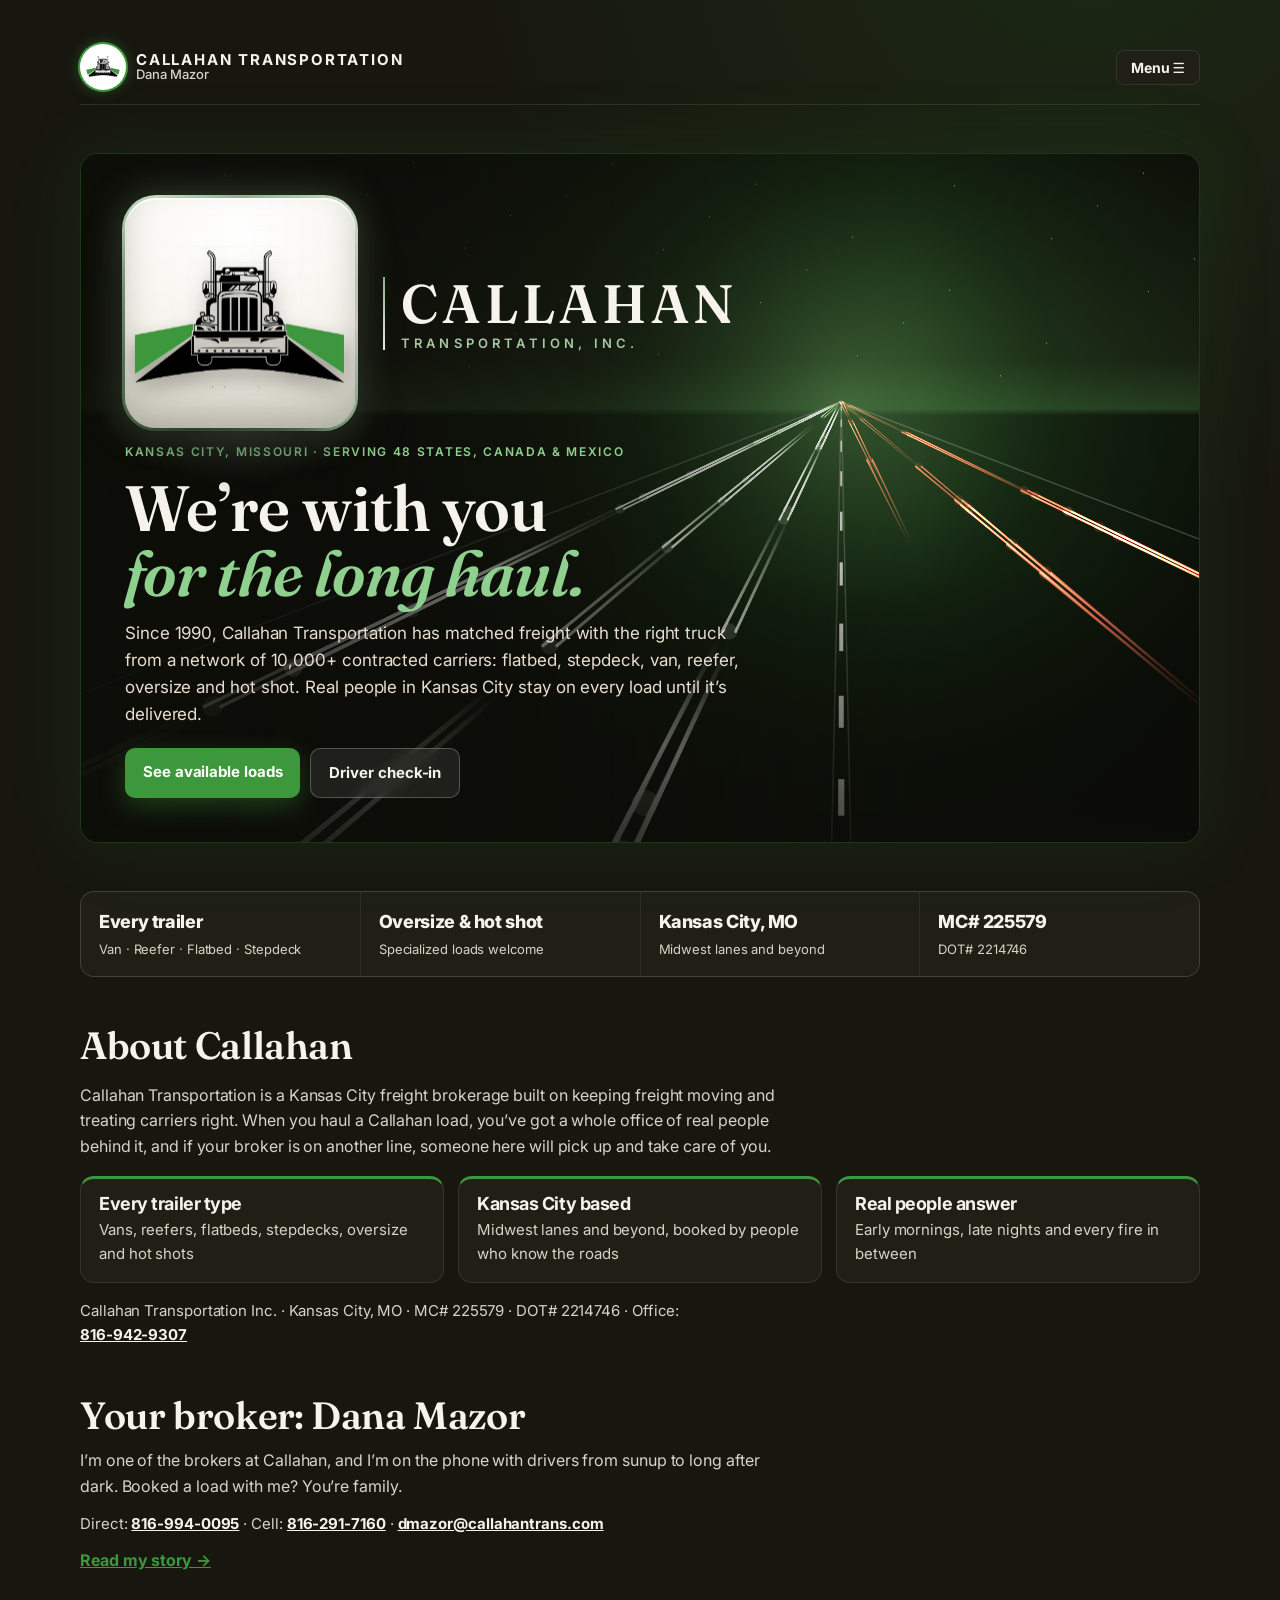
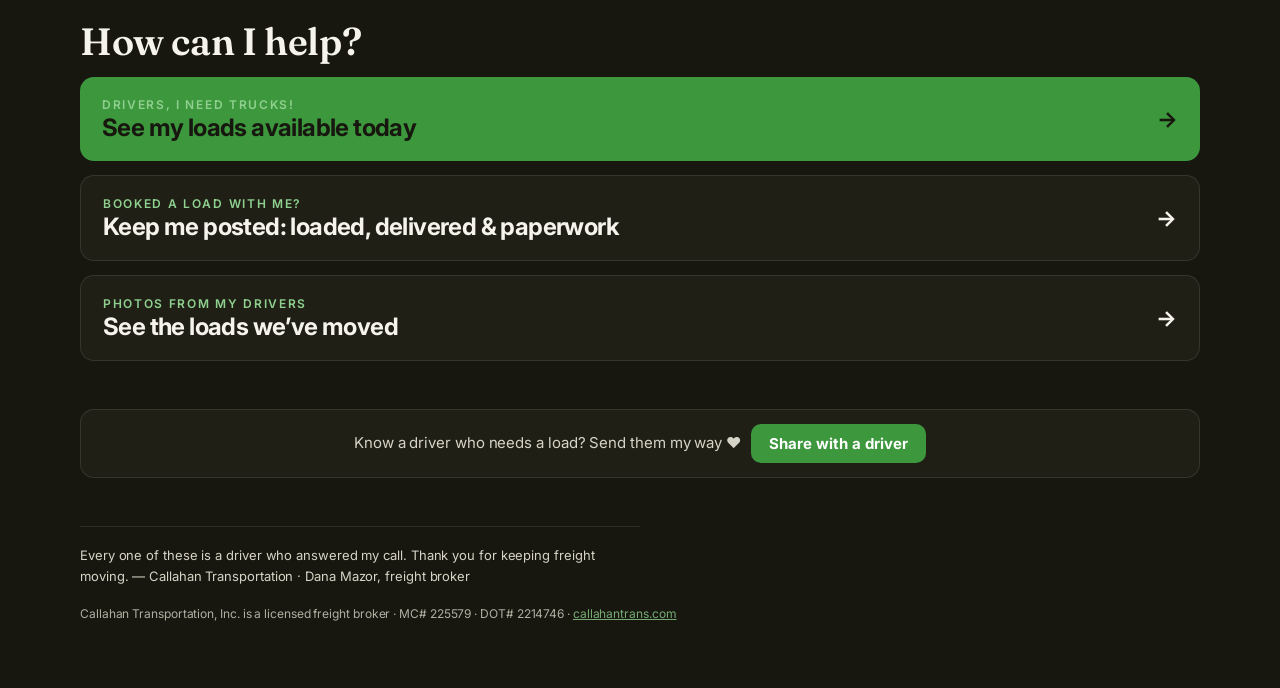
==== index.html @ deea40aa "Softer sage greens around the logo emblem Co-Authored-By: Claude Opus 5.5 <noreply@anthropic.com> Cl" ====
<!doctype html>
<html lang="en">
<head>
<meta charset="utf-8">
<meta name="viewport" content="width=device-width, initial-scale=1">
<title>Callahan Transportation · Dana Mazor</title>
<link rel="manifest" href="manifest.webmanifest">
<link rel="apple-touch-icon" href="apple-touch-icon.png">
<link rel="icon" type="image/png" href="icon-192.png">
<meta name="theme-color" content="#17170F">
<meta name="apple-mobile-web-app-capable" content="yes">
<meta name="apple-mobile-web-app-title" content="Callahan Transportation">
<link rel="preconnect" href="https://fonts.googleapis.com">
<link rel="stylesheet" href="https://fonts.googleapis.com/css2?family=Fraunces:ital,wght@0,500;0,600;1,500&family=Inter:wght@400;500;600;700;800&display=swap">
<style>
.sharebar { display: flex; flex-wrap: wrap; gap: 10px; align-items: center; justify-content: center; background: var(--panel); border: 1px dashed color-mix(in srgb, var(--gold) 55%, transparent); border-radius: 12px; padding: 14px 16px; text-align: center }
.sharebar p { margin: 0; color: var(--muted); font-size: 15px }
.sharebtn { font: 700 15px var(--body); background: var(--gold); color: var(--ground); border: 0; border-radius: 999px; padding: 10px 18px; cursor: pointer }
.sharebtn:focus-visible { outline: 3px solid var(--ink); outline-offset: 3px }
.sitenav { display: flex; flex-wrap: wrap; gap: 8px; align-items: center; padding-bottom: 6px }
.sitenav .brand { font-family: var(--hand); font-weight: 700; font-size: 28px; color: var(--gold); text-decoration: none; margin-right: auto }
.sitenav .brand { display: flex; flex-direction: column; line-height: 1.05 }
.sitenav .brand .b1 { font-family: var(--body); font-weight: 700; font-size: 15px; letter-spacing: .14em; text-transform: uppercase; color: var(--gold) }
.sitenav .brand .b2 { font-family: var(--hand); font-weight: 700; font-size: 28px; color: var(--ink) }
.sitenav a.nl { font: 700 14px var(--body); color: var(--ink); text-decoration: none; border: 1px solid color-mix(in srgb, var(--gold) 45%, transparent); border-radius: 999px; padding: 8px 14px }
.sitenav a.nl[aria-current="page"] { background: var(--gold); color: var(--ground); border-color: var(--gold) }
.sitenav { position: relative; align-items: center; flex-wrap: nowrap }
.sitenav .brand { min-width: 0 }
@media (max-width: 420px) { .sitenav .brand .b1 { font-size: 12px; letter-spacing: .1em } .sitenav .brand .b2 { font-size: 24px } }
.sitenav .brand { flex-direction: row; align-items: center; gap: 10px }
.sitenav .brand .mark { width: 58px; height: auto; background: var(--paper, #F3E6D1); border-radius: 10px; padding: 5px 6px; box-shadow: 0 0 22px color-mix(in srgb, #E8A54B 35%, transparent) }
.sitenav .btxt { display: flex; flex-direction: column; line-height: 1.05; min-width: 0 }
.menu { position: relative; flex: none }
.menu summary { white-space: nowrap }
@media (max-width: 420px) { .sitenav .brand .mark { width: 44px } .sitenav .brand .b1 { font-size: 10.5px; letter-spacing: .06em; white-space: nowrap } .sitenav .brand { gap: 8px } }
.menu summary { list-style: none; cursor: pointer; font: 700 14px var(--body); color: var(--ink); border: 1px solid color-mix(in srgb, var(--gold) 45%, transparent); border-radius: 999px; padding: 8px 14px }
.menu summary::-webkit-details-marker { display: none }
.menu summary:focus-visible { outline: 3px solid var(--ink); outline-offset: 3px }
.menu-list { position: absolute; right: 0; top: calc(100% + 8px); z-index: 20; display: flex; flex-direction: column; gap: 6px; min-width: 200px; background: var(--panel); border: 1px solid color-mix(in srgb, var(--gold) 35%, transparent); border-radius: 12px; padding: 10px; box-shadow: 0 18px 40px rgba(0,0,0,.5) }
.menu-list a.nl { text-align: left }
.sitenav a:focus-visible { outline: 3px solid var(--ink); outline-offset: 3px }
/* Layout: warm golden-hour wall of polaroids, loose masonry, tap one to see it big */
:root {
  --ground:#1F1813; --panel:#2A2019; --gold:#E8A54B; --ink:#F8EFE1; --rust:#C4553A; --muted:#C9B79E; --paper:#F3E6D1; --paper-ink:#2B2018;
  --hand:"Caveat", "Segoe Print", "Bradley Hand", cursive;
  --body:"Nunito Sans", "Segoe UI", system-ui, sans-serif;
  color-scheme: dark;
}
* { box-sizing: border-box }
body {
  background: radial-gradient(90% 40% at 85% 0%, color-mix(in srgb, var(--gold) 26%, transparent), transparent 70%),
              radial-gradient(70% 30% at 0% 100%, color-mix(in srgb, var(--rust) 22%, transparent), transparent 70%),
              var(--ground);
  background-attachment: fixed;
  color: var(--ink); font-family: var(--body); font-size: 17px; line-height: 1.5;
  padding-left: max(16px, env(safe-area-inset-left, 0px)); padding-right: max(16px, env(safe-area-inset-right, 0px));
  padding-block: 40px 64px; min-height: 100%;
}
.wrap { max-width: 1120px; margin: 0 auto; display: flex; flex-direction: column; gap: 36px }
header { display: flex; flex-direction: column; gap: 6px }
.company { font-size: 13px; font-weight: 700; letter-spacing: .18em; text-transform: uppercase; color: var(--gold) }
h1 { font-family: var(--hand); font-weight: 700; font-size: clamp(54px, 11vw, 96px); line-height: .95; margin: 0; text-wrap: balance }
.lede { color: var(--muted); max-width: 58ch; margin: 6px 0 0 }
.count { font-variant-numeric: tabular-nums; color: var(--ink); font-weight: 700 }
.wall { columns: 3 300px; column-gap: 26px }
.pol { break-inside: avoid; display: block; width: 100%; margin: 0 0 30px; padding: 12px 12px 0; background: var(--paper); border: 0; border-radius: 4px;
  box-shadow: 0 18px 40px rgba(0,0,0,.45), 0 0 40px color-mix(in srgb, var(--gold) 14%, transparent);
  cursor: zoom-in; text-align: left; transform: rotate(var(--tilt, 0deg)); transition: transform .25s ease, box-shadow .25s ease }
.pol:hover, .pol:focus-visible { transform: rotate(0deg) translateY(-4px); box-shadow: 0 24px 50px rgba(0,0,0,.55), 0 0 60px color-mix(in srgb, var(--gold) 30%, transparent) }
.pol:focus-visible { outline: 3px solid var(--gold); outline-offset: 4px }
.pol img { display: block; width: 100%; height: auto; border-radius: 2px; filter: sepia(.18) saturate(1.1) }
.pol span { display: block; font-family: var(--hand); font-weight: 600; font-size: 30px; color: var(--paper-ink); padding: 8px 4px 12px; line-height: 1.1 }
.pol small { display: block; font-family: var(--body); font-size: 13px; color: color-mix(in srgb, var(--paper-ink) 65%, var(--paper)); margin-top: 2px; letter-spacing: .02em }
footer { color: var(--muted); font-size: 14px; border-top: 1px solid color-mix(in srgb, var(--gold) 25%, transparent); padding-top: 18px; max-width: 70ch }
dialog { border: 0; padding: 0; background: transparent; max-width: min(94vw, 1100px); max-height: 92vh }
dialog::backdrop { background: color-mix(in srgb, var(--ground) 88%, transparent) }
dialog figure { margin: 0; background: var(--paper); padding: 14px 14px 6px; border-radius: 4px; display: flex; flex-direction: column; gap: 4px }
dialog img { display: block; max-width: 100%; max-height: 76vh; width: auto; height: auto; margin: 0 auto }
dialog figcaption { font-family: var(--hand); font-size: 32px; color: var(--paper-ink); display: flex; justify-content: space-between; align-items: center; gap: 12px }
dialog button { font: 700 14px var(--body); background: var(--paper-ink); color: var(--paper); border: 0; border-radius: 999px; padding: 8px 16px; cursor: pointer }
.hero { display: grid; grid-template-columns: minmax(0, 500px) minmax(0, 1fr); gap: 44px; align-items: center }
.me { position: relative }
.me .pol { margin: 0; width: 100%; cursor: default }
.avail { display: flex; flex-direction: column; gap: 14px }
.avail-head { display: flex; align-items: baseline; gap: 16px; flex-wrap: wrap }
.updated { font-size: 13px; font-weight: 700; letter-spacing: .14em; text-transform: uppercase; color: var(--muted) }
.avail-note { margin: 0; color: var(--muted); max-width: 70ch }
.avail-note .sel { color: var(--ink); user-select: all; white-space: nowrap }
.avail-list { display: grid; grid-template-columns: repeat(auto-fill, minmax(min(100%, 320px), 1fr)); gap: 16px }
.load { background: var(--panel); border: 1px solid color-mix(in srgb, var(--gold) 22%, transparent); border-radius: 10px; padding: 18px 20px; display: flex; flex-direction: column; gap: 10px; min-width: 0 }
.lane { display: flex; flex-direction: column; gap: 2px }
.lane .city { font-family: var(--hand); font-weight: 700; font-size: 34px; line-height: 1; color: var(--ink) }
.lane .arrow { color: var(--gold); font-size: 15px; font-weight: 700; letter-spacing: .1em }
.chip { align-self: flex-start; font-size: 12px; font-weight: 700; letter-spacing: .1em; text-transform: uppercase; color: var(--ground); background: var(--gold); border-radius: 999px; padding: 4px 12px }
.load dl { margin: 0; display: grid; grid-template-columns: auto 1fr; gap: 4px 14px; font-size: 15px }
.load dt { color: var(--muted) }
.load dd { margin: 0; color: var(--ink); min-width: 0 }
.day { display: flex; flex-direction: column; gap: 18px }
.day-grid { display: grid; grid-template-columns: repeat(auto-fill, minmax(190px, 1fr)); gap: 14px; align-items: start }
.day-grid img { width: 100%; height: auto; border-radius: 6px; box-shadow: 0 14px 30px rgba(0,0,0,.4) }
.closer { display: flex; flex-direction: column; gap: 18px }
.closer img { width: 100%; max-width: 640px; border-radius: 6px; box-shadow: 0 18px 40px rgba(0,0,0,.45) }
.me .pol:hover { transform: rotate(var(--tilt, 0deg)) }
.me .pol-small { position: absolute; right: 0; bottom: 0; width: 46% }
.me .pol span { font-size: 28px }
.collage { display: grid; grid-template-columns: 1.25fr 1fr; grid-template-rows: 1fr 1fr; gap: 8px; aspect-ratio: 4 / 4.2 }
.collage img { width: 100%; height: 100%; object-fit: cover; object-position: center top; border-radius: 2px; filter: sepia(.12) saturate(1.08) }
.collage .c-big { grid-row: 1 / 3 }
.collage img:last-child { object-position: center 60% }
.intro { display: flex; flex-direction: column; gap: 8px; min-width: 0 }
.wall-title { font-family: var(--hand); font-weight: 700; font-size: clamp(40px, 7vw, 60px); margin: 0; color: var(--gold) }
.loadtab { display: flex; align-items: center; justify-content: space-between; gap: 16px; text-decoration: none; background: var(--gold); color: var(--ground); border-radius: 14px; padding: 14px 22px; box-shadow: 0 14px 34px rgba(0,0,0,.4), 0 0 40px color-mix(in srgb, var(--gold) 30%, transparent); transition: transform .2s ease }
.loadtab:hover, .loadtab:focus-visible { transform: translateY(-2px) }
.loadtab:focus-visible { outline: 3px solid var(--ink); outline-offset: 4px }
.loadtab-2 { background: transparent; color: var(--ink); border: 2px solid var(--gold); box-shadow: none }
.help { display: flex; flex-direction: column; gap: 14px }
.loadtab-2 .lt-kicker { color: var(--gold) }
.loadtab-2 .lt-title { font-size: clamp(24px, 4.2vw, 33px) }
.lt-text { display: flex; flex-direction: column; min-width: 0 }
.lt-kicker { font-size: 13px; font-weight: 700; letter-spacing: .16em; text-transform: uppercase }
.lt-title { font-family: var(--hand); font-weight: 700; font-size: clamp(28px, 5vw, 40px); line-height: 1 }
.lt-go { font-size: 32px; font-weight: 700; line-height: 1 }
.story { display: flex; flex-direction: column; gap: 14px; max-width: 70ch }
.story p { margin: 0; color: var(--ink) }
.tagline { margin: 0; font-size: 19px; font-weight: 700; color: var(--ink) }
.cal { display: flex; flex-direction: column; gap: 16px }
.cal > p { margin: 0; max-width: 70ch }
.cal-grid { display: grid; grid-template-columns: repeat(auto-fit, minmax(min(100%, 230px), 1fr)); gap: 14px }
.cal-item { background: var(--panel); border: 1px solid color-mix(in srgb, var(--gold) 22%, transparent); border-radius: 10px; padding: 16px 18px; display: flex; flex-direction: column; gap: 4px; color: var(--muted); font-size: 15px }
.cal-big { font-family: var(--hand); font-weight: 700; font-size: 30px; line-height: 1.05; color: var(--gold) }
.cal-contact { color: var(--muted); font-size: 15px }
.cal-contact a { color: var(--ink); font-weight: 700 }
.story-sign { font-family: var(--hand); font-size: 32px; line-height: 1.15; color: var(--gold) }
.cats { display: flex; flex-direction: column; gap: 14px; max-width: 760px }
.cat-tabs { display: flex; flex-wrap: wrap; gap: 8px }
.cat-tab { font: 700 15px var(--body); color: var(--ink); background: transparent; border: 1px solid color-mix(in srgb, var(--gold) 50%, transparent); border-radius: 999px; padding: 9px 16px; cursor: pointer }
.cat-tab[aria-selected="true"] { background: var(--gold); color: var(--ground); border-color: var(--gold) }
.cat-tab:focus-visible, .car-btn:focus-visible, .car-track:focus-visible, .slide:focus-visible { outline: 3px solid var(--ink); outline-offset: 3px }
.car { background: var(--paper); border-radius: 6px; padding: 12px; box-shadow: 0 18px 40px rgba(0,0,0,.45), 0 0 40px color-mix(in srgb, var(--gold) 14%, transparent) }
.car-track { display: flex; overflow-x: auto; scroll-snap-type: x mandatory; scroll-behavior: smooth; -webkit-overflow-scrolling: touch; scrollbar-width: none; border-radius: 3px }
.car-track::-webkit-scrollbar { display: none }
.slide { flex: 0 0 100%; scroll-snap-align: start; border: 0; padding: 0; margin: 0; background: transparent; cursor: zoom-in; text-align: left }
.slide img { display: block; width: 100%; aspect-ratio: 4 / 3; object-fit: cover; border-radius: 2px; filter: sepia(.18) saturate(1.1) }
.slide .cap { display: block; font-family: var(--hand); font-weight: 600; font-size: 30px; color: var(--paper-ink); padding: 8px 4px 0; line-height: 1.1 }
.slide .cap small { display: block; font-family: var(--body); font-size: 13px; color: color-mix(in srgb, var(--paper-ink) 65%, var(--paper)) }
.car-ctrl { display: flex; align-items: center; justify-content: center; gap: 18px; padding-top: 8px }
.car-btn { font: 700 26px/1 var(--body); width: 44px; height: 44px; border-radius: 999px; border: 0; background: var(--paper-ink); color: var(--paper); cursor: pointer }
.car-btn[hidden] { display: none }
.car-count { font: 700 14px var(--body); color: var(--paper-ink); min-width: 48px; text-align: center }
.logo-card { background: radial-gradient(120% 90% at 50% 0%, #FBF3E6, var(--paper)); border-radius: 14px; padding: 22px; box-shadow: 0 18px 40px rgba(0,0,0,.45), 0 0 60px color-mix(in srgb, var(--gold) 30%, transparent); transform: rotate(-1.2deg) }
.logo-card img { display: block; width: 100%; height: auto }
.meet { display: flex; flex-direction: column; gap: 12px; max-width: 70ch }
.meet p { margin: 0 }
@media (max-width: 720px) { .hero { grid-template-columns: 1fr; gap: 24px } .me { max-width: 100% } }
@media (prefers-reduced-motion: reduce) { .pol { transition: none } }
</style>
<link rel="stylesheet" href="anim.css?v=3">
<link rel="stylesheet" href="modern.css?v=5">
<link rel="stylesheet" href="brand.css?v=3">
<style>html,body{margin:0}</style>
</head>
<body>

<div class="wrap">
  <nav class="sitenav" aria-label="Site">
    <a class="brand" href="index.html"><img class="mark" src="callahan-mark-orig.png?v=4" alt=""><span class="btxt"><span class="b1">Callahan Transportation</span><span class="b2">Dana Mazor</span></span></a>
    <details class="menu">
      <summary>Menu <span aria-hidden="true">☰</span></summary>
      <div class="menu-list">
      <a class="nl" href="index.html" aria-current="page">Home</a>
      <a class="nl" href="open-loads.html">Loads available</a>
      <a class="nl" href="loads-we-moved.html">Loads we moved</a>
      <a class="nl" href="check-in.html">Driver check-in</a>
      <a class="nl" href="my-story.html">Meet Dana</a>
      <a class="nl" href="https://www.callahantrans.com" target="_blank" rel="noopener">callahantrans.com ↗</a>
      </div>
    </details>
  </nav>
  <header class="hero-photo">
    <div class="fx-night" aria-hidden="true"></div>
    <div class="in">
      <div class="lockup" role="img" aria-label="Callahan Transportation, Inc."><div class="emblem" id="emblem"><span class="em-border"></span><span class="em-tile"><span class="em-grid"></span><img src="callahan-mark-orig.png?v=4" alt=""><span class="hl l"></span><span class="hl r"></span><span class="em-sheen"></span></span><span class="em-beam"></span></div><div class="lk-text"><span class="lk-1">CALLAHAN</span><span class="lk-2">TRANSPORTATION, INC.</span></div></div>
      <div class="company">Kansas City, Missouri · Serving 48 states, Canada &amp; Mexico</div>
      <h1>We’re with you<br><em>for the long haul.</em></h1>
      <p class="lede">Since 1990, Callahan Transportation has matched freight with the right truck from a network of 10,000+ contracted carriers: flatbed, stepdeck, van, reefer, oversize and hot shot. Real people in Kansas City stay on every load until it’s delivered.</p>
      <div class="cta"><a class="primary" href="open-loads.html">See available loads</a><a class="ghost" href="check-in.html">Driver check-in</a></div>
    </div>
  </header>
  <div class="stats" aria-label="Callahan at a glance">
    <div><b>Every trailer</b><span>Van · Reefer · Flatbed · Stepdeck</span></div>
    <div><b>Oversize &amp; hot shot</b><span>Specialized loads welcome</span></div>
    <div><b>Kansas City, MO</b><span>Midwest lanes and beyond</span></div>
    <div><b>MC# 225579</b><span>DOT# 2214746</span></div>
  </div>
  <section class="cal" aria-labelledby="cal-title">
    <h2 class="wall-title" id="cal-title">About Callahan</h2>
    <p>Callahan Transportation is a Kansas City freight brokerage built on keeping freight moving and treating carriers right. When you haul a Callahan load, you’ve got a whole office of real people behind it, and if your broker is on another line, someone here will pick up and take care of you.</p>
    <div class="cal-grid">
      <div class="cal-item"><span class="cal-big">Every trailer type</span><span>Vans, reefers, flatbeds, stepdecks, oversize and hot shots</span></div>
      <div class="cal-item"><span class="cal-big">Kansas City based</span><span>Midwest lanes and beyond, booked by people who know the roads</span></div>
      <div class="cal-item"><span class="cal-big">Real people answer</span><span>Early mornings, late nights and every fire in between</span></div>
    </div>
    <p class="cal-contact">Callahan Transportation Inc. · Kansas City, MO · MC# 225579 · DOT# 2214746 · Office: <a href="tel:+18169429307">816-942-9307</a></p>
  </section>
  <section class="meet" aria-labelledby="meet-title">
    <h2 class="wall-title" id="meet-title">Your broker: Dana Mazor</h2>
    <p>I’m one of the brokers at Callahan, and I’m on the phone with drivers from sunup to long after dark. Booked a load with me? You’re family.</p>
    <p class="cal-contact">Direct: <a href="tel:+18169940095">816-994-0095</a> · Cell: <a href="tel:+18162917160">816-291-7160</a> · <a href="mailto:dmazor@callahantrans.com">dmazor@callahantrans.com</a></p>
    <p class="note"><a href="my-story.html" style="color:var(--gold);font-weight:700">Read my story →</a></p>
  </section>

  <section class="help" aria-labelledby="help-title">
    <h2 class="wall-title" id="help-title">How can I help?</h2>
    <a class="loadtab" href="open-loads.html">
      <span class="lt-text"><span class="lt-kicker">Drivers, I need trucks!</span><span class="lt-title">See my loads available today</span></span>
      <span class="lt-go" aria-hidden="true">→</span>
    </a>
    <a class="loadtab loadtab-2" href="check-in.html">
      <span class="lt-text"><span class="lt-kicker">Booked a load with me?</span><span class="lt-title">Keep me posted: loaded, delivered &amp; paperwork</span></span>
      <span class="lt-go" aria-hidden="true">→</span>
    </a>
    <a class="loadtab loadtab-2" href="loads-we-moved.html">
      <span class="lt-text"><span class="lt-kicker">Photos from my drivers</span><span class="lt-title">See the loads we’ve moved</span></span>
      <span class="lt-go" aria-hidden="true">→</span>
    </a>
  </section>
  <div class="sharebar"><p>Know a driver who needs a load? Send them my way ♥</p><button type="button" class="sharebtn" data-share>Share with a driver</button></div>
  <section class="closer">
    <footer>Every one of these is a driver who answered my call. Thank you for keeping freight moving. — Callahan Transportation · Dana Mazor, freight broker</footer>
  <p class="broker-line">Callahan Transportation, Inc. is a licensed freight broker · MC# 225579 · DOT# 2214746 · <a href="https://www.callahantrans.com" target="_blank" rel="noopener">callahantrans.com</a></p>
  </section>
</div>

<dialog id="viewer" aria-label="Photo viewer">
  <figure>
    <img id="viewer-img" alt="">
    <figcaption><span id="viewer-cap"></span><button type="button" id="viewer-close">Close</button></figcaption>
  </figure>
</dialog>

<script>
(function () {
  let d; try { d = JSON.parse(document.getElementById('avail-data').textContent); } catch (e) { return; }
  if (!d) return;
  document.getElementById('avail-updated').textContent = 'Updated ' + d.updated;
  const list = document.getElementById('avail-list');
  const esc = s => String(s).replace(/[&<>"]/g, c => ({'&':'&amp;','<':'&lt;','>':'&gt;','"':'&quot;'}[c]));
  d.loads.forEach(l => {
    const a = document.createElement('article'); a.className = 'load';
    a.innerHTML = '<span class="chip">' + esc(l.tag) + '</span>' +
      '<div class="lane"><span class="city">' + esc(l.from) + '</span><span class="arrow">TO</span><span class="city">' + esc(l.to) + '</span></div>' +
      '<dl><dt>Pickup</dt><dd>' + esc(l.when) + '</dd><dt>Trailer</dt><dd>' + esc(l.equip) + '</dd><dt>Freight</dt><dd>' + esc(l.freight) + '</dd><dt>Weight</dt><dd>' + esc(l.weight) + '</dd><dt>Notes</dt><dd>' + esc(l.notes) + '</dd></dl>';
    list.appendChild(a);
  });
})();
const dlg = document.getElementById('viewer');
document.getElementById('viewer-close').addEventListener('click', () => dlg.close());
dlg.addEventListener('click', e => { if (e.target === dlg) dlg.close(); });
</script>

<script>
document.querySelectorAll('[data-share]').forEach(b => b.addEventListener('click', async () => {
  const url = 'https://callahan2026.github.io/dana-loads/';
  const data = { title: "Dana's Loads · Callahan Transportation", text: 'Need a load? Check out Dana at Callahan Transportation:', url };
  try { if (navigator.share) { await navigator.share(data); return; } } catch (e) { if (e && e.name === 'AbortError') return; }
  try { await navigator.clipboard.writeText(url); b.textContent = 'Link copied!'; setTimeout(() => b.textContent = 'Share with a driver', 2500); }
  catch (e) { prompt('Copy this link:', url); }
}));
</script>

<script src="anim.js?v=3"></script>
<script src="night.js?v=4"></script>
<script>
(function(){var e=document.getElementById("emblem");if(!e||matchMedia("(prefers-reduced-motion: reduce)").matches)return;
function tilt(x,y){e.style.setProperty("--rx",(-y*10).toFixed(2)+"deg");e.style.setProperty("--ry",(x*14).toFixed(2)+"deg")}
addEventListener("pointermove",function(ev){var r=e.getBoundingClientRect();tilt(Math.max(-1,Math.min(1,(ev.clientX-r.left-r.width/2)/400)),Math.max(-1,Math.min(1,(ev.clientY-r.top-r.height/2)/400)))});
var t=0;(function idle(){t+=.012;if(!matchMedia("(hover:hover)").matches)tilt(Math.sin(t)*.6,Math.cos(t*.8)*.3);requestAnimationFrame(idle)})();})();
</script>
</body>
</html>
---- anim.css ----
/* Shared motion: highway scene, driving trucks, scroll reveals. All motion stops for reduced-motion users. */
.highway { position: relative; height: 170px; border-radius: 14px; overflow: hidden;
  background: linear-gradient(180deg, #3a2417 0%, #8a4a24 38%, #e8a54b 62%, #f3c27a 66%, #2b2019 66.5%);
  box-shadow: 0 18px 40px rgba(0,0,0,.45) }
.highway .sun { position: absolute; left: 62%; top: 38%; width: 90px; height: 90px; margin: -45px; border-radius: 50%;
  background: radial-gradient(circle, #fff3d6 0%, #ffd27a 45%, rgba(255,190,90,0) 70%); animation: sunpulse 6s ease-in-out infinite }
.highway .hills { position: absolute; left: 0; right: 0; bottom: 34%; height: 40px;
  background: radial-gradient(60% 100% at 20% 100%, #4a2c1b 60%, transparent 61%), radial-gradient(50% 100% at 75% 100%, #5a3420 60%, transparent 61%) }
.highway .road { position: absolute; left: 0; right: 0; bottom: 0; height: 34%; background: #1d1612 }
.highway .road::before { content: ""; position: absolute; left: 0; right: 0; top: 50%; height: 4px; margin-top: -2px;
  background: repeating-linear-gradient(90deg, #e8a54b 0 34px, transparent 34px 68px); animation: dashes .9s linear infinite }
.highway .road::after { content: ""; position: absolute; left: 0; right: 0; top: 0; height: 2px; background: #6b4a2e }
.highway .rig { position: absolute; bottom: 14%; width: 210px; height: auto; animation: drive 9s linear infinite; filter: drop-shadow(0 6px 6px rgba(0,0,0,.5)) }
.highway .rig.back { bottom: 21%; width: 120px; opacity: .75; animation: driveback 14s linear infinite; animation-delay: -5s }
.highway .tag { position: absolute; left: 16px; top: 14px; font: 700 13px var(--body); letter-spacing: .16em; text-transform: uppercase; color: #fff3d6; text-shadow: 0 2px 8px rgba(0,0,0,.5) }
@keyframes dashes { from { background-position: 0 0 } to { background-position: -68px 0 } }
@keyframes drive { from { transform: translateX(-240px) } to { transform: translateX(calc(100vw + 40px)) } }
@keyframes driveback { from { transform: translateX(calc(100vw + 40px)) scaleX(-1) } to { transform: translateX(-160px) scaleX(-1) } }
@keyframes sunpulse { 0%,100% { transform: scale(1) } 50% { transform: scale(1.08) } }

/* little truck that drives along a road strip above footers */
.roadstrip { position: relative; height: 46px; overflow: hidden; border-bottom: 3px solid #3a2a1e }
.roadstrip::before { content: ""; position: absolute; left: 0; right: 0; bottom: 6px; height: 3px;
  background: repeating-linear-gradient(90deg, color-mix(in srgb, #e8a54b 70%, transparent) 0 22px, transparent 22px 44px); animation: dashes2 1s linear infinite }
.roadstrip .rig { position: absolute; bottom: 9px; width: 120px; animation: drive 12s linear infinite }
@keyframes dashes2 { from { background-position: 0 0 } to { background-position: -44px 0 } }

/* scroll reveal */
.reveal { opacity: 0; transform: translateY(26px); transition: opacity .7s ease, transform .7s ease }
.reveal.in { opacity: 1; transform: none }

/* logo card float + loads tabs shimmer */
.logo-card { animation: floaty 6s ease-in-out infinite }
@keyframes floaty { 0%,100% { transform: rotate(-1.2deg) translateY(0) } 50% { transform: rotate(-.4deg) translateY(-6px) } }
.loadtab { position: relative; overflow: hidden }
.loadtab::after { content: ""; position: absolute; top: 0; bottom: 0; width: 60px; left: -80px; transform: skewX(-20deg);
  background: linear-gradient(90deg, transparent, rgba(255,255,255,.35), transparent); animation: shine 4.5s ease-in-out infinite }
@keyframes shine { 0%,60% { left: -80px } 100% { left: 110% } }
.lt-go { transition: transform .2s ease } .loadtab:hover .lt-go { transform: translateX(6px) }
.load { transition: transform .2s ease, box-shadow .2s ease } .load:hover { transform: translateY(-3px); box-shadow: 0 14px 30px rgba(0,0,0,.4) }

@media (prefers-reduced-motion: reduce) {
  .highway .rig, .highway .sun, .highway .road::before, .roadstrip .rig, .roadstrip::before, .logo-card, .loadtab::after { animation: none }
  .highway .rig { left: 30% } .highway .rig.back { display: none } .roadstrip .rig { left: 40% }
  .reveal { opacity: 1; transform: none; transition: none }
}
---- modern.css ----
/* Modern pass: clean type, straight edges, photo-led hero, restrained motion. Loaded last on every page. */
:root {
  --ground: #0E1316; --panel: #151C20; --panel-2: #1B242A; --line: rgba(190, 235, 230, .10);
  --gold: #2EC4B6; --teal: #2EC4B6; --blue: #3B8FE0; --leaf: #5CC97A; --ink: #F6EFE6; --muted: #B8AA98; --paper: #F6EFE6; --paper-ink: #1A1410; --green: #3E9A42;
  --hand: "Inter", system-ui, -apple-system, "Segoe UI", sans-serif;
  --body: "Inter", system-ui, -apple-system, "Segoe UI", sans-serif;
}
body { background: radial-gradient(70% 40% at 85% -5%, rgba(59,143,224,.18), transparent 70%), radial-gradient(60% 35% at 0% 0%, rgba(92,201,122,.12), transparent 70%), var(--ground) !important; background-attachment: scroll !important;
  font-family: var(--body); font-size: 16px; line-height: 1.6; letter-spacing: -.005em; -webkit-font-smoothing: antialiased }
h1, .wall-title, .alerts-title, .step, .lt-title, .city, .cal-big, .story-sign, .pol span, .slide .cap, dialog figcaption, .empty {
  font-family: var(--body) !important; letter-spacing: -.025em }
h1 { font-weight: 800 !important; font-size: clamp(36px, 7vw, 64px) !important; line-height: 1.02 !important }
.wall-title, .alerts-title, .step { font-weight: 800 !important; font-size: clamp(26px, 4.6vw, 38px) !important; color: var(--ink) !important; line-height: 1.1 !important }
.company, .lt-kicker, .updated { font-size: 12px !important; letter-spacing: .14em !important; color: var(--gold) !important; font-weight: 600 !important }
.lede, .note, .cal > p, .story p, .meet p { color: var(--muted) }
.tagline { font-weight: 600 }
.wrap { gap: 48px !important }

/* header */
.sitenav { padding: 4px 0 14px; border-bottom: 1px solid var(--line) }
.sitenav .brand .mark { background: #fff !important; box-shadow: none !important; border-radius: 8px !important; width: 52px }
.sitenav .brand .b1 { color: var(--ink) !important; letter-spacing: .12em !important; font-weight: 700 !important }
.sitenav .brand .b2 { font-size: 13px !important; font-weight: 500 !important; color: var(--muted) !important; letter-spacing: 0 }
.menu summary, .sitenav a.nl { border-radius: 8px !important; border-color: var(--line) !important; background: var(--panel) }
.sitenav a.nl[aria-current="page"] { background: var(--gold) !important; color: #06201D !important }

/* photo hero (home) */
.hero-photo { position: relative; border-radius: 18px; overflow: hidden; min-height: 460px; display: flex; flex-direction: row; align-items: flex-end; justify-content: flex-start; isolation: isolate; border: 1px solid var(--line) }
.hero-photo .bg { position: absolute; inset: 0; background-size: cover; background-position: center; z-index: -2; animation: kenburns 18s ease-in-out infinite alternate }
.hero-photo::before { content: ""; position: absolute; inset: 0; z-index: -1; background: linear-gradient(180deg, rgba(20,16,13,.15) 0%, rgba(20,16,13,.55) 45%, rgba(20,16,13,.96) 100%) }
.hero-photo .in { padding: clamp(22px, 4vw, 44px); display: flex; flex-direction: column; gap: 14px; max-width: 720px }
.hero-photo .logo-chip { align-self: flex-start; background: #fff; border-radius: 12px; padding: 10px 14px; width: 200px; animation: none !important; box-shadow: 0 10px 30px rgba(0,0,0,.35) }
.hero-photo .logo-chip img { display: block; width: 100%; height: auto }
.hero-photo .lede { color: #E8DDCF; font-size: 17px; margin: 0 }
.cta { display: flex; flex-wrap: wrap; gap: 10px; margin-top: 6px }
.cta a { font-weight: 700; font-size: 15px; text-decoration: none; border-radius: 10px; padding: 12px 18px; transition: transform .2s ease, background .2s ease }
.cta a.primary { background: linear-gradient(90deg, #2EC4B6, #3B8FE0); color: #fff }
.cta a.ghost { color: var(--ink); background: rgba(255,255,255,.08); border: 1px solid rgba(255,255,255,.18); backdrop-filter: blur(6px) }
.cta a:hover { transform: translateY(-2px) }
.cta a:focus-visible { outline: 3px solid var(--ink); outline-offset: 3px }
@keyframes kenburns { from { transform: scale(1.04) translate(0, 0) } to { transform: scale(1.14) translate(-2%, -2%) } }

/* trust strip */
.stats { display: grid; grid-template-columns: repeat(auto-fit, minmax(150px, 1fr)); gap: 1px; background: var(--line); border: 1px solid var(--line); border-radius: 14px; overflow: hidden }
.stats div { background: var(--panel); padding: 16px 18px; display: flex; flex-direction: column; gap: 2px }
.stats b { font-size: 18px; font-weight: 800; color: var(--ink); letter-spacing: -.02em }
.stats span { font-size: 13px; color: var(--muted) }

/* cards and buttons: straight, crisp */
.cal-item, .load, .card, .alerts, .sharebar, .approve, .car, .logo-card, .help .loadtab { border-radius: 14px !important }
.cal-item, .load, .card, .alerts, .sharebar { background: var(--panel) !important; border: 1px solid var(--line) !important }
.cal-big { font-size: 18px !important; font-weight: 700 !important; color: var(--ink) !important }
.cal-item { border-top: 3px solid var(--gold) !important }
.loadtab { padding: 18px 22px !important; box-shadow: none !important }
.loadtab-2 { border: 1px solid var(--line) !important; background: var(--panel) !important }
.lt-title { font-size: clamp(19px, 3.4vw, 24px) !important; font-weight: 700 !important; line-height: 1.2 !important }
.lt-go { font-size: 22px !important }
.loadtab::after { display: none }
.chip { border-radius: 6px !important; letter-spacing: .08em !important }
.city { font-size: 24px !important; font-weight: 800 !important }
.call a, .alert-btn, .book a, .sharebtn, .btn, .car-btn, .cat-tab, .slide .cap small { border-radius: 10px !important }
.cat-tab { background: var(--panel) !important; border-color: var(--line) !important }
.cat-tab[aria-selected="true"] { background: var(--gold) !important; color: #06201D !important }
.car { background: var(--panel) !important; border: 1px solid var(--line); box-shadow: none !important }
.slide img { filter: none !important; border-radius: 10px !important }
.slide .cap { color: var(--ink) !important; font-size: 18px !important; font-weight: 700 !important }
.slide .cap small { color: var(--muted) !important }
.car-btn { background: var(--panel-2) !important; color: var(--ink) !important; border: 1px solid var(--line) !important }
.car-count { color: var(--muted) !important }
input { border-radius: 10px !important; border-color: var(--line) !important; background: var(--ground) !important }

/* polaroids become clean photo cards */
.pol { transform: none !important; background: var(--panel) !important; border: 1px solid var(--line); padding: 10px 10px 0 !important; border-radius: 14px !important; box-shadow: 0 20px 50px rgba(0,0,0,.4) !important }
.pol img { filter: none !important; border-radius: 8px !important }
.pol span { color: var(--ink) !important; font-size: 15px !important; font-weight: 600 !important; padding: 10px 4px 12px !important }
.story-sign { font-size: 20px !important; font-weight: 700 !important; color: var(--gold) !important }
.logo-card { transform: none !important; animation: none !important; background: #fff !important; box-shadow: none !important }
footer { border-top-color: var(--line) !important; font-size: 13px }
.closer img { border-radius: 14px !important; filter: none }

/* retire the cartoon scenery */
.highway, .roadstrip { display: none !important }

/* subtle motion */
.reveal { transform: translateY(18px) }
@media (prefers-reduced-motion: reduce) { .hero-photo .bg { animation: none } }
@media (max-width: 600px) { .hero-photo .logo-chip { width: 140px; padding: 8px 10px } .hero-photo { min-height: 0 } }

/* Lively hero: warm aurora + highway light trails (no photo) */
.hero-photo { background: #120d0a }
.hero-photo::before { background: linear-gradient(180deg, rgba(18,13,10,0) 0%, rgba(18,13,10,.35) 55%, rgba(18,13,10,.92) 100%) !important }
.fx { position: absolute; inset: 0; z-index: -2; overflow: hidden }
.fx .glow { position: absolute; border-radius: 50%; filter: blur(60px); opacity: .85; mix-blend-mode: screen }
.fx .g1 { width: 70%; height: 80%; left: -10%; top: -25%; background: #ff8a1f; animation: drift1 14s ease-in-out infinite alternate }
.fx .g2 { width: 60%; height: 70%; right: -15%; top: -10%; background: #e0412b; animation: drift2 17s ease-in-out infinite alternate }
.fx .g3 { width: 55%; height: 55%; left: 30%; top: 10%; background: #3e9a42; opacity: .45; animation: drift3 20s ease-in-out infinite alternate }
@keyframes drift1 { to { transform: translate(18%, 12%) scale(1.15) } }
@keyframes drift2 { to { transform: translate(-20%, 18%) scale(1.1) } }
@keyframes drift3 { to { transform: translate(-25%, -10%) scale(1.2) } }
.fx .road3d { position: absolute; left: -20%; right: -20%; bottom: -10%; height: 70%; transform: perspective(500px) rotateX(62deg); transform-origin: bottom;
  background:
    linear-gradient(90deg, transparent 49.6%, rgba(255,214,140,.9) 49.6% 50.4%, transparent 50.4%) 0 0 / 100% 120px,
    repeating-linear-gradient(90deg, rgba(255,255,255,.06) 0 1px, transparent 1px 80px),
    linear-gradient(180deg, transparent, rgba(0,0,0,.6));
  -webkit-mask: linear-gradient(180deg, transparent 0%, #000 45%); mask: linear-gradient(180deg, transparent 0%, #000 45%);
  animation: roadrun 1.1s linear infinite }
.fx .road3d { background-repeat: repeat-y, repeat, no-repeat }
@keyframes roadrun { from { background-position: 0 0, 0 0, 0 0 } to { background-position: 0 120px, 0 0, 0 0 } }
.fx .trail { position: absolute; height: 3px; width: 38%; left: -40%; border-radius: 3px; filter: blur(.6px);
  background: linear-gradient(90deg, transparent, #ffd27a 60%, #fff6e0); box-shadow: 0 0 14px 3px rgba(255,180,80,.7); animation: streak 2.6s cubic-bezier(.4,0,.2,1) infinite }
.fx .trail.red { background: linear-gradient(90deg, transparent, #ff4b3a 60%, #ffd0c8); box-shadow: 0 0 14px 3px rgba(255,70,50,.7) }
.fx .t1 { top: 9% } .fx .t2 { top: 15%; animation-delay: .7s; width: 50% } .fx .t3 { top: 22%; animation-delay: 1.3s }
.fx .t4 { top: 12%; animation-delay: 1.9s; width: 28% } .fx .t5 { top: 27%; animation-delay: .35s; width: 45% }
.fx .t6 { top: 19%; animation-delay: 2.2s } .fx .t7 { top: 5%; animation-delay: 1.6s; width: 30% }
.fx .t2, .fx .t5, .fx .t7 { background: linear-gradient(90deg, transparent, #ff4b3a 60%, #ffd0c8); box-shadow: 0 0 14px 3px rgba(255,70,50,.7); animation-name: streakback }
@keyframes streak { from { transform: translateX(0) } to { transform: translateX(380%) } }
@keyframes streakback { from { transform: translateX(380%) scaleX(-1) } to { transform: translateX(0) scaleX(-1) } }
.hero-photo h1 { background: linear-gradient(90deg, #ffffff 0%, #b8f2e6 40%, #4fd1c5 70%, #5aa9f0 100%); -webkit-background-clip: text; background-clip: text; color: transparent !important }
@media (prefers-reduced-motion: reduce) { .fx .glow, .fx .road3d, .fx .trail { animation: none } .fx .trail { display: none } }

/* Night highway hero */
.fx-night { position: absolute; inset: 0; z-index: -2; background: #03060a }
.fx-night canvas { display: block }
.hero-photo { min-height: 520px; border-color: rgba(46,196,182,.28) !important; box-shadow: 0 0 80px rgba(59,143,224,.15) }
.hero-photo::before { background: linear-gradient(90deg, rgba(3,6,9,.85) 0%, rgba(3,6,9,.55) 45%, rgba(3,6,9,0) 75%), linear-gradient(180deg, rgba(3,6,9,0) 60%, rgba(3,6,9,.7) 100%) !important }
@media (max-width: 600px) { .hero-photo::before { background: linear-gradient(180deg, rgba(3,6,9,.1) 0%, rgba(3,6,9,.55) 40%, rgba(3,6,9,.92) 100%) !important } .hero-photo { min-height: 600px } }
.hero-photo .cta a.primary { box-shadow: 0 0 24px rgba(46,196,182,.55) }

/* Modern Callahan lockup */
.lockup { display: flex; align-items: center; gap: 16px; align-self: flex-start }
.lockup img { width: clamp(96px, 16vw, 150px); height: auto; filter: drop-shadow(0 0 18px rgba(46,196,182,.35)) }
.lk-text { display: flex; flex-direction: column; line-height: 1; padding-left: 16px; border-left: 2px solid; border-image: linear-gradient(180deg, #5CC97A, #2EC4B6, #3B8FE0) 1 }
.lk-1 { font-weight: 800; font-size: clamp(26px, 4.6vw, 40px); letter-spacing: .14em; color: #F6EFE6 }
.lk-2 { margin-top: 6px; font-weight: 600; font-size: clamp(10px, 1.6vw, 13px); letter-spacing: .32em; background: linear-gradient(90deg, #5CC97A, #2EC4B6 55%, #5aa9f0); -webkit-background-clip: text; background-clip: text; color: transparent }
.sitenav .brand .mark { background: transparent !important; padding: 0 !important; width: 50px !important; filter: drop-shadow(0 0 10px rgba(46,196,182,.3)) }
@media (max-width: 480px) { .lk-2 { letter-spacing: .16em; white-space: nowrap } .lk-1 { letter-spacing: .1em } .lockup { gap: 12px } .lk-text { padding-left: 12px } }

/* Callahan badge: real logo colors (green + black on white), animated ring */
:root { --callahan-green: #3E9A42 }
.lk-2 { background: none !important; -webkit-background-clip: border-box !important; color: var(--callahan-green) !important; filter: brightness(1.35) }
.lk-text { border-image: linear-gradient(180deg, var(--callahan-green), #2EC4B6) 1 !important }
.badge { position: relative; width: clamp(104px, 17vw, 150px); aspect-ratio: 1; flex: none }
.badge .ring { position: absolute; inset: 0; border-radius: 50%;
  background: conic-gradient(from 0deg, var(--callahan-green), #2EC4B6, #3B8FE0, #0b0f12 62%, var(--callahan-green));
  animation: spin 6s linear infinite; filter: drop-shadow(0 0 16px rgba(62,154,66,.55)) }
.badge .ring::after { content: ""; position: absolute; inset: 5px; border-radius: 50%; background: #0b0f12 }
.badge .disc { position: absolute; inset: 9px; border-radius: 50%; background: radial-gradient(circle at 50% 35%, #ffffff, #eef3ee); display: grid; place-items: center; overflow: hidden;
  box-shadow: inset 0 -8px 18px rgba(0,0,0,.12), 0 0 0 2px rgba(255,255,255,.08) }
.badge .disc img { width: 80%; height: auto; transform: translateY(4%); animation: truckbob 2.4s ease-in-out infinite }
.badge .disc::after { content: ""; position: absolute; top: -40%; bottom: -40%; width: 35%; left: -60%; transform: skewX(-18deg);
  background: linear-gradient(90deg, transparent, rgba(255,255,255,.75), transparent); animation: sheen 5s ease-in-out infinite }
.badge .lane { position: absolute; left: 50%; bottom: -14px; width: 4px; height: 14px; margin-left: -2px; border-radius: 2px;
  background: repeating-linear-gradient(180deg, var(--callahan-green) 0 4px, transparent 4px 8px); animation: lanerun .6s linear infinite }
@keyframes spin { to { transform: rotate(360deg) } }
@keyframes truckbob { 0%,100% { transform: translateY(4%) } 50% { transform: translateY(1%) } }
@keyframes sheen { 0%,70% { left: -60% } 100% { left: 130% } }
@keyframes lanerun { to { background-position: 0 8px } }
.sitenav .brand .mark { background: #fff !important; border-radius: 50% !important; padding: 6px !important; width: 46px !important; height: 46px; object-fit: contain;
  box-shadow: 0 0 0 2px var(--callahan-green), 0 0 14px rgba(62,154,66,.5) !important; filter: none !important }
@media (prefers-reduced-motion: reduce) { .badge .ring, .badge .disc img, .badge .disc::after, .badge .lane { animation: none } }
---- brand.css ----
/* Match callahantrans.com: near-black, cream, Callahan green, Fraunces + Inter */
:root {
  --ground: #17170F; --panel: #1F1F16; --panel-2: #2B2B22; --line: rgba(245,243,236,.10);
  --gold: #3D973D; --teal: #3D973D; --blue: #3D973D; --leaf: #5FB35F; --callahan-green: #3D973D;
  --ink: #F5F3EC; --muted: #D6D4C6; --paper: #F5F3EC;
}
body { background: radial-gradient(70% 40% at 85% -5%, rgba(61,151,61,.14), transparent 70%), var(--ground) !important }
h1, .wall-title, .alerts-title, .step, .lk-1 { font-family: "Fraunces", Georgia, serif !important; font-weight: 600 !important; letter-spacing: -.01em !important }
.lk-1 { letter-spacing: .06em !important }
.hero-photo h1 { background: none !important; -webkit-background-clip: border-box !important; background-clip: border-box !important; color: var(--ink) !important }
.hero-photo h1 em { font-style: italic; color: #8FD08F }
.company, .lt-kicker, .updated { color: #8FD08F !important }
.cta a.primary { background: #3D973D !important; color: #fff !important; box-shadow: 0 8px 24px rgba(61,151,61,.35) !important }
.cta a.ghost { border-color: rgba(245,243,236,.25) !important }
.sitenav a.nl[aria-current="page"], .cat-tab[aria-selected="true"], .chip, .call a:not(.alt), .alert-btn, .book-btn, .sharebtn, .btn-loaded { background: #3D973D !important; color: #fff !important }
.btn-delivered { background: #F5F3EC !important; color: #17170F !important }
.cal-item { border-top-color: #3D973D !important }
.approve { border-left-color: #3D973D !important }
.lk-text { border-image: linear-gradient(180deg, #8FB88F, #F5F3EC) 1 !important }
.lk-2 { color: #A9C8A3 !important; filter: none !important }
.badge .ring { background: conic-gradient(from 0deg, #3D973D, #F5F3EC, #3D973D 55%, #17170F 70%, #3D973D) !important; filter: drop-shadow(0 0 14px rgba(61,151,61,.5)) !important }
.badge .ring::after { background: #17170F !important }
.fx-night { background: #0c0c08 !important }
.hero-photo { border-color: rgba(61,151,61,.3) !important; box-shadow: 0 0 80px rgba(61,151,61,.12) !important }
.hero-photo::before { background: linear-gradient(90deg, rgba(14,14,9,.88) 0%, rgba(14,14,9,.55) 45%, rgba(14,14,9,0) 75%), linear-gradient(180deg, rgba(14,14,9,0) 60%, rgba(14,14,9,.7) 100%) !important }
@media (max-width: 600px) { .hero-photo::before { background: linear-gradient(180deg, rgba(14,14,9,.1) 0%, rgba(14,14,9,.6) 40%, rgba(14,14,9,.94) 100%) !important } }
.broker-line { font-size: 12px; color: var(--muted); opacity: .8; margin: 0 }
.broker-line a { color: #8FD08F }

/* 2026 logo emblem: glass tile, live green border, flashing headlights, light sweep, 3D tilt */
.badge { display: none }
.emblem { --rx: 0deg; --ry: 0deg; position: relative; width: clamp(150px, 26vw, 230px); aspect-ratio: 1; flex: none;
  transform: perspective(700px) rotateX(var(--rx)) rotateY(var(--ry)); transition: transform .25s ease-out; transform-style: preserve-3d }
.em-border { position: absolute; inset: -3px; border-radius: 34px; overflow: hidden; filter: drop-shadow(0 0 18px rgba(143,184,143,.32)) }
.em-border::before { content: ""; position: absolute; inset: -50%;
  background: conic-gradient(from 0deg, #8FB88F, #C9DCC3, #F5F3EC, #8FB88F 40%, #4E6B4E 60%, #8FB88F 80%, #C9DCC3, #8FB88F);
  animation: spin 8s linear infinite }
.em-tile { position: absolute; inset: 0; border-radius: 31px; overflow: hidden; display: grid; place-items: center;
  background: radial-gradient(120% 90% at 50% 15%, #FFFFFF 0%, #F5F3EC 55%, #D6D4C6 100%);
  box-shadow: inset 0 2px 0 rgba(255,255,255,.9), inset 0 -18px 30px rgba(23,23,15,.18), 0 30px 60px -20px rgba(0,0,0,.8);
  animation: emglow 3.2s ease-in-out infinite }
.em-grid { position: absolute; inset: 0; opacity: .35;
  background-image: linear-gradient(rgba(143,184,143,.16) 1px, transparent 1px), linear-gradient(90deg, rgba(143,184,143,.16) 1px, transparent 1px);
  background-size: 16px 16px; -webkit-mask: radial-gradient(circle at 50% 40%, #000, transparent 70%); mask: radial-gradient(circle at 50% 40%, #000, transparent 70%) }
.em-tile img { position: relative; width: 92%; height: auto; transform: translateZ(30px) translateY(4%); filter: drop-shadow(0 10px 10px rgba(23,23,15,.35));
  animation: truckbob 2.4s ease-in-out infinite }
/* headlight positions match the truck art (~35% / 65% across, ~52% down the art) */
.hl { position: absolute; top: 51%; width: 22%; aspect-ratio: 1; margin: -11% 0 0 -11%; border-radius: 50%; mix-blend-mode: screen;
  background: radial-gradient(circle, #fff 0 12%, rgba(255,250,215,.95) 22%, rgba(201,220,195,.4) 45%, transparent 70%);
  opacity: 0; animation: flash 4s ease-in-out infinite }
.hl.l { left: 36% } .hl.r { left: 64%; animation-delay: .06s }
.em-sheen { position: absolute; top: -40%; bottom: -40%; width: 30%; left: -60%; transform: skewX(-18deg);
  background: linear-gradient(90deg, transparent, rgba(255,255,255,.75), transparent); animation: sheen 4s ease-in-out infinite }
.em-beam { position: absolute; left: 50%; top: 92%; width: 160%; height: 70%; transform: translateX(-50%); pointer-events: none; z-index: -1;
  background: radial-gradient(50% 60% at 50% 0%, rgba(245,243,236,.30), rgba(143,184,143,.12) 45%, transparent 75%);
  filter: blur(6px); animation: beam 4s ease-in-out infinite }
@keyframes flash { 0%, 62%, 100% { opacity: 0; transform: scale(.6) } 68% { opacity: 1; transform: scale(1.25) } 72% { opacity: .25 } 76% { opacity: 1; transform: scale(1.1) } 86% { opacity: 0 } }
@keyframes beam { 0%, 62%, 100% { opacity: .45 } 68%, 78% { opacity: 1 } }
@keyframes emglow { 0%, 100% { box-shadow: inset 0 2px 0 rgba(255,255,255,.9), inset 0 -18px 30px rgba(23,23,15,.18), 0 30px 60px -20px rgba(0,0,0,.8), 0 0 0 rgba(61,151,61,0) }
  50% { box-shadow: inset 0 2px 0 rgba(255,255,255,.9), inset 0 -18px 30px rgba(23,23,15,.18), 0 30px 60px -20px rgba(0,0,0,.8), 0 0 40px rgba(143,184,143,.32) } }
.lockup { gap: clamp(16px, 3vw, 28px) !important; align-items: center }
.lk-1 { font-size: clamp(30px, 5.4vw, 54px) !important; letter-spacing: .08em !important;
  background: linear-gradient(100deg, #F5F3EC 0%, #F5F3EC 40%, #C9DCC3 50%, #F5F3EC 60%, #F5F3EC 100%); background-size: 250% 100%;
  -webkit-background-clip: text; background-clip: text; color: transparent !important; animation: wordshine 6s ease-in-out infinite }
@keyframes wordshine { 0%, 55% { background-position: 100% 0 } 100% { background-position: -50% 0 } }
@media (max-width: 480px) { .emblem { width: 108px } .lk-1 { font-size: 27px !important; letter-spacing: .04em !important } .lk-2 { font-size: 9px !important; letter-spacing: .14em !important } .em-border { border-radius: 28px } .em-tile { border-radius: 25px } }
@media (prefers-reduced-motion: reduce) { .emblem { transform: none } .em-border::before, .em-tile, .em-tile img, .hl, .em-sheen, .em-beam, .lk-1 { animation: none } }
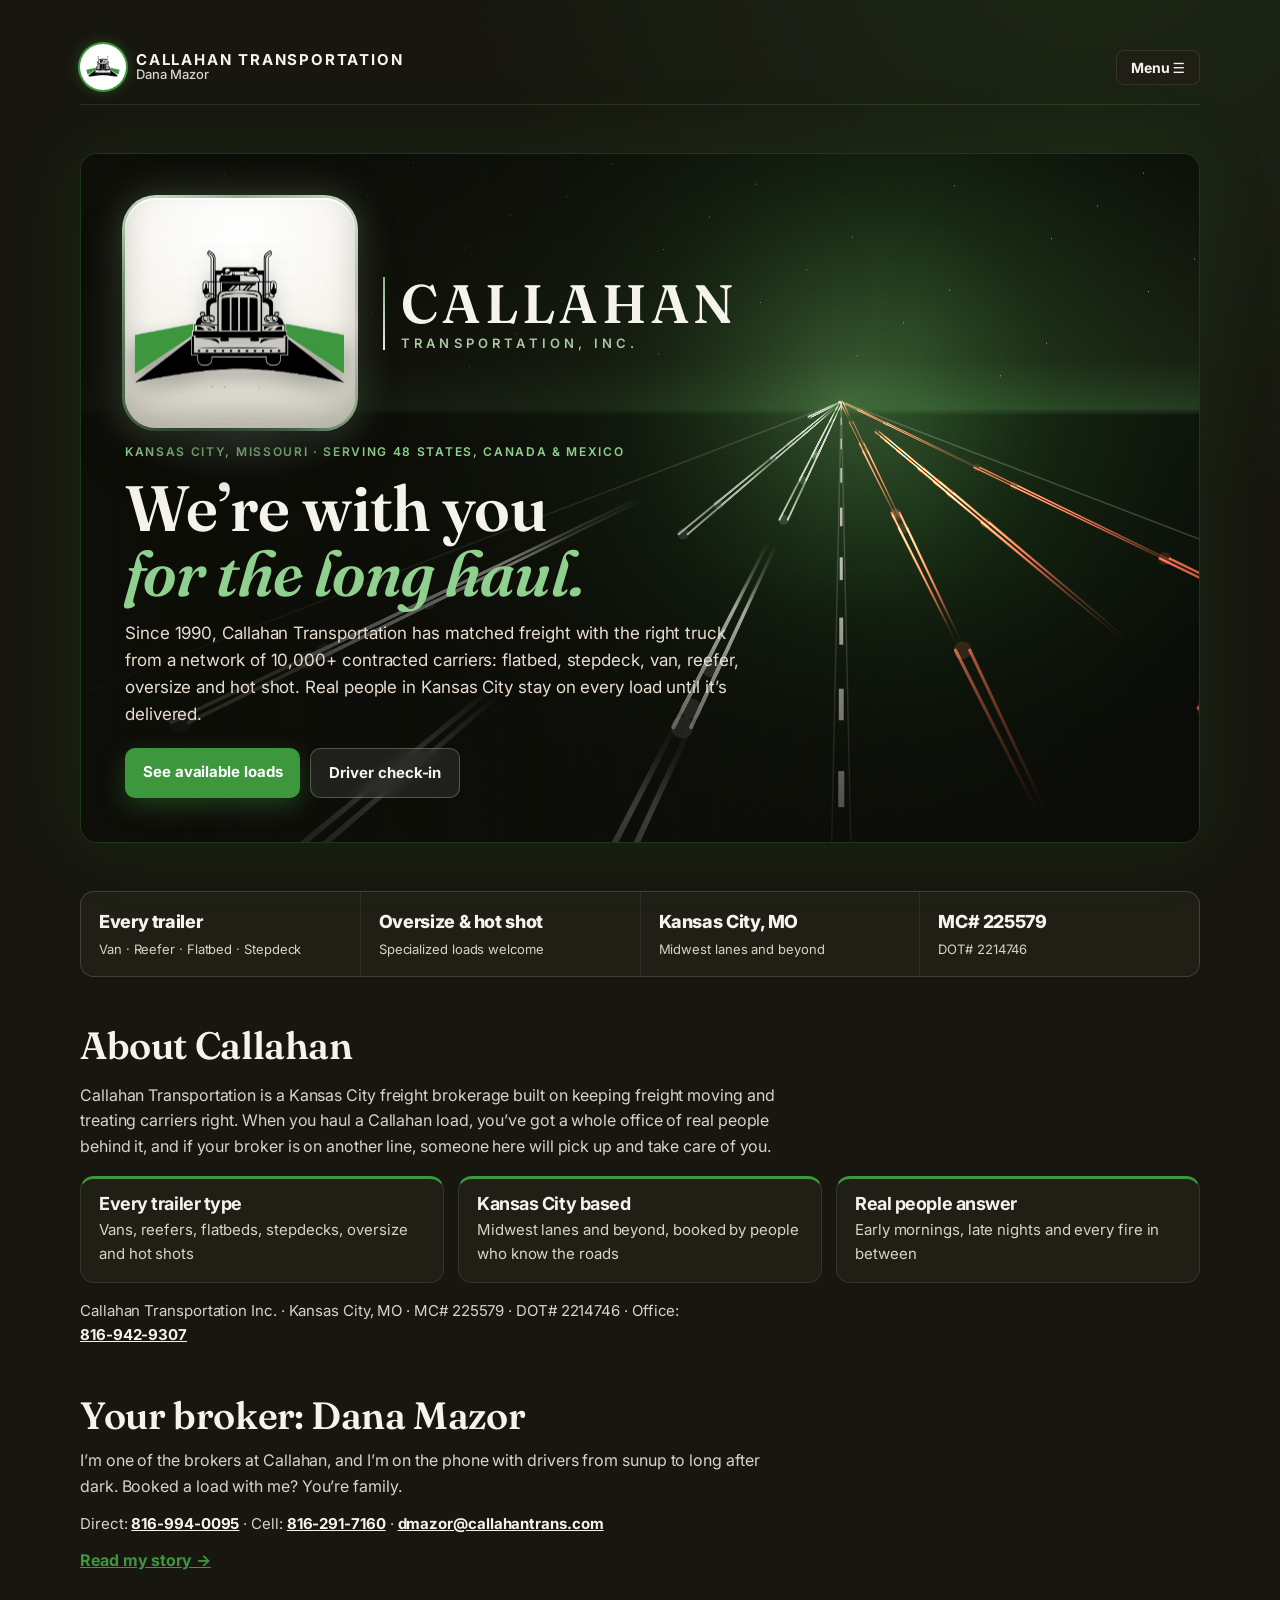
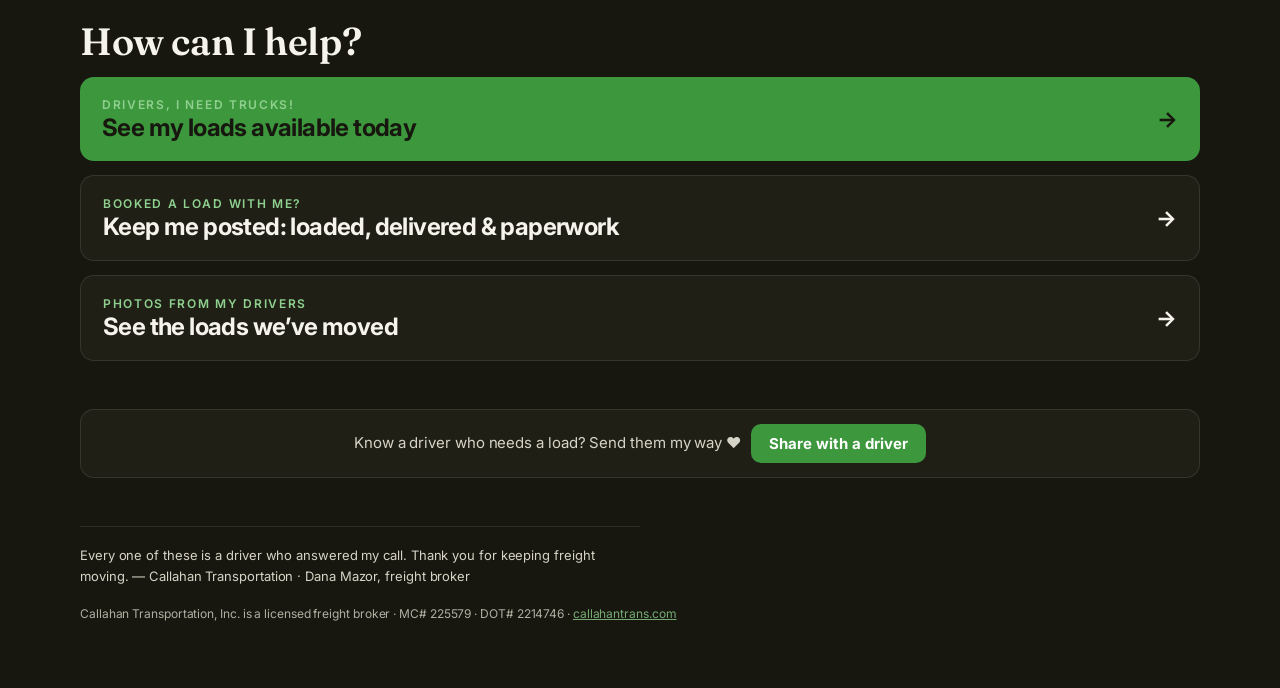
==== commit dfb04696: "Share button: give drivers the loads.callahantrans.com address Co-Authored-By: Claude Opus 5.5 <nore" ====
--- a/index.html
+++ b/index.html
@@ -260,7 +260,7 @@
 
 <script>
 document.querySelectorAll('[data-share]').forEach(b => b.addEventListener('click', async () => {
-  const url = 'https://callahan2026.github.io/dana-loads/';
+  const url = 'https://loads.callahantrans.com/';
   const data = { title: "Dana's Loads · Callahan Transportation", text: 'Need a load? Check out Dana at Callahan Transportation:', url };
   try { if (navigator.share) { await navigator.share(data); return; } } catch (e) { if (e && e.name === 'AbortError') return; }
   try { await navigator.clipboard.writeText(url); b.textContent = 'Link copied!'; setTimeout(() => b.textContent = 'Share with a driver', 2500); }
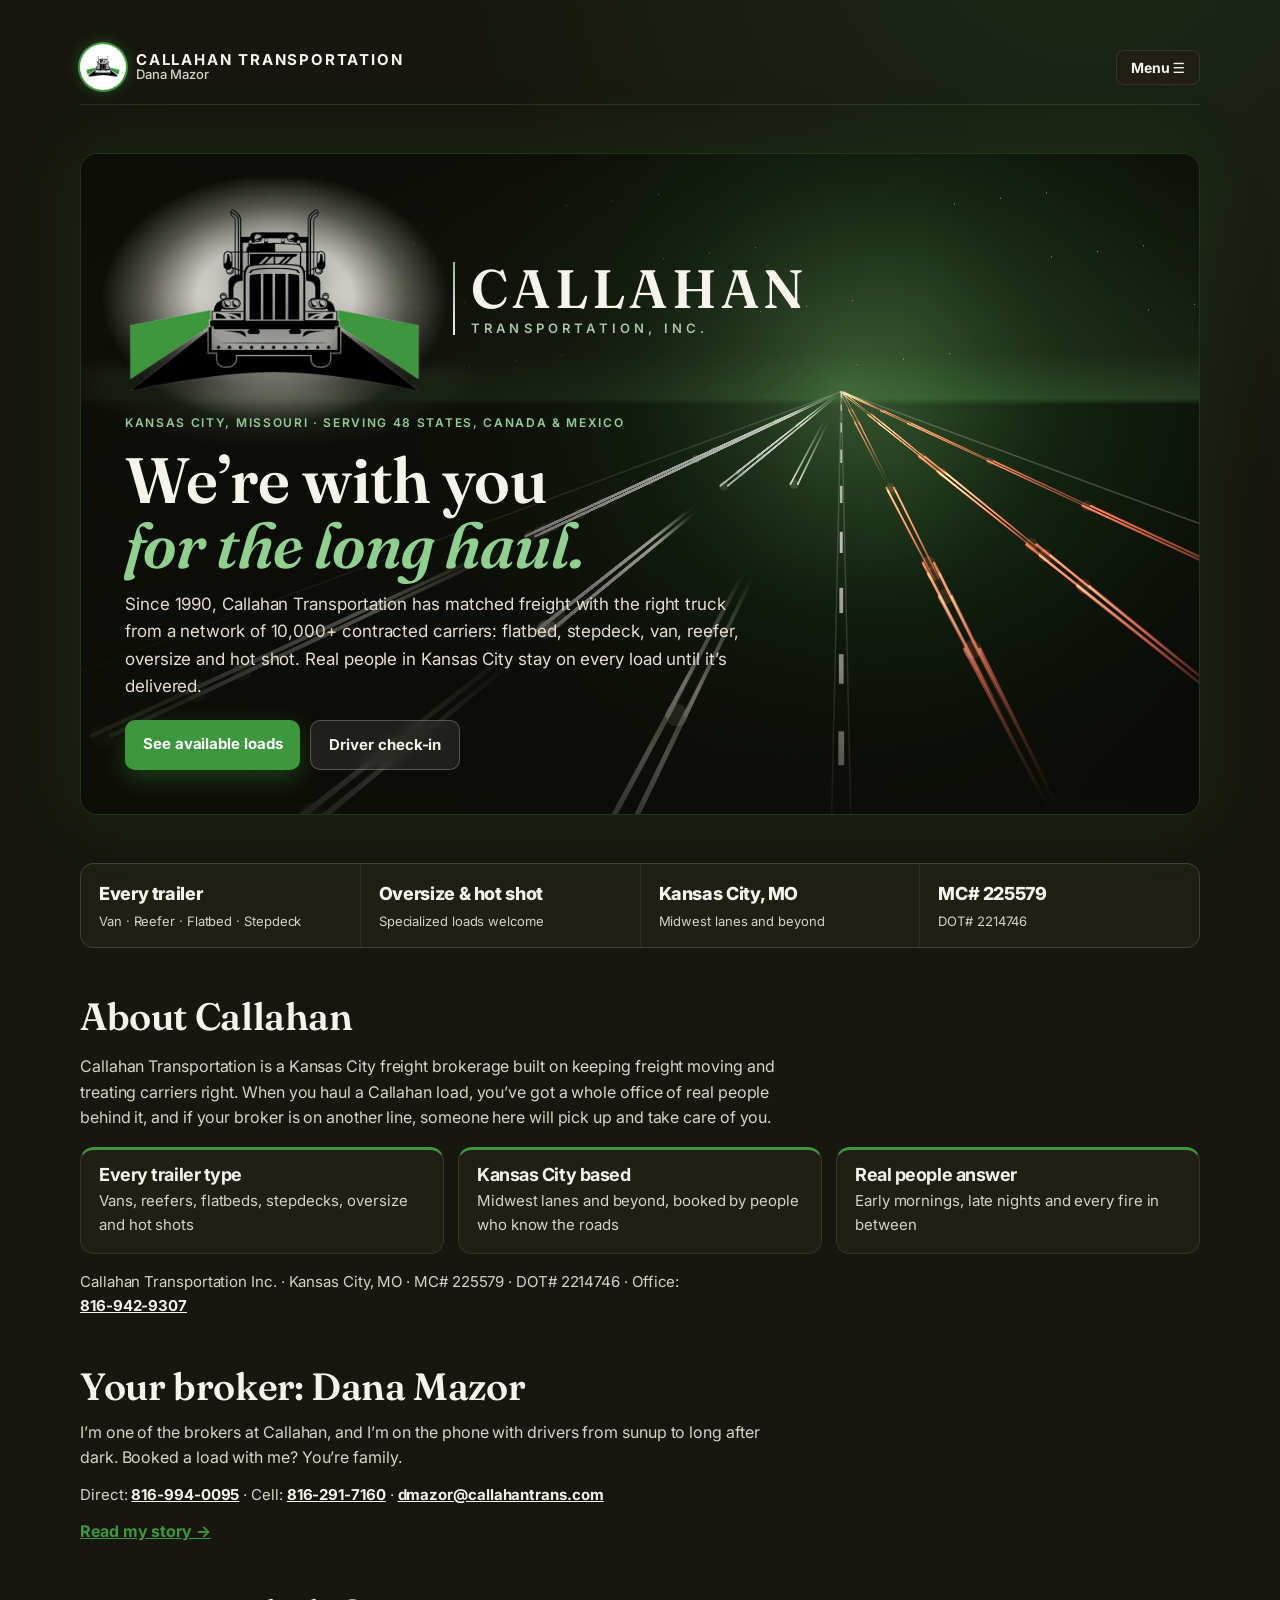
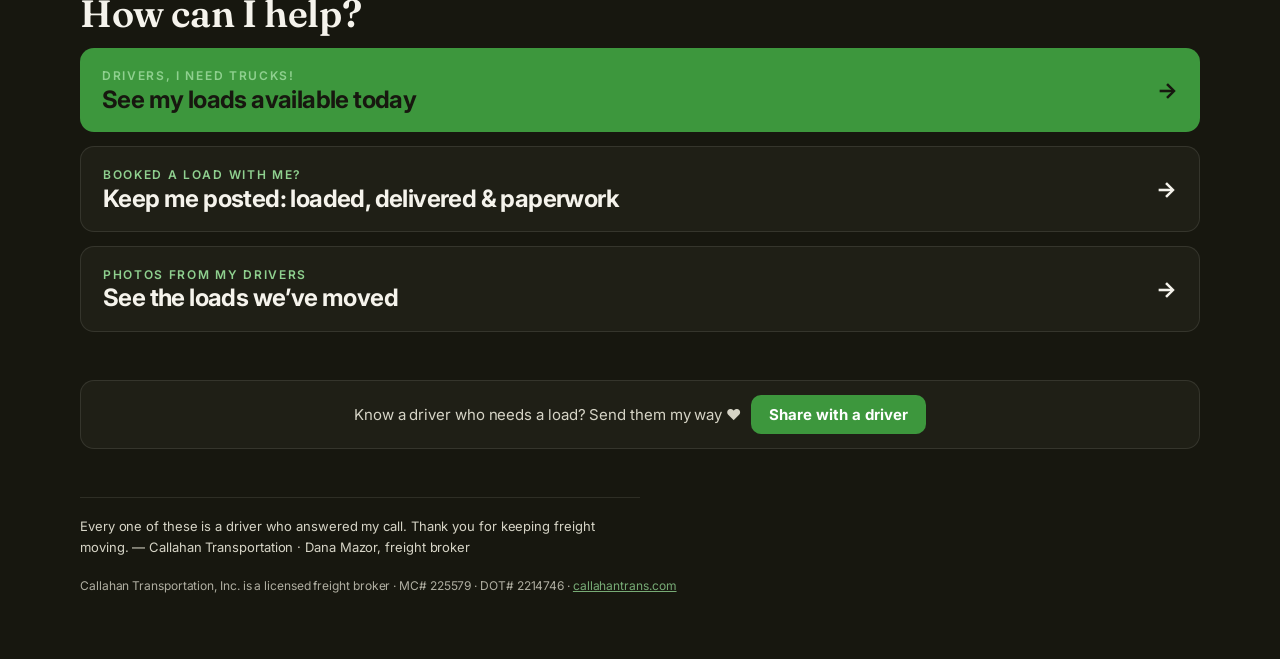
==== commit d9403f59: "Logo as a free-standing truck in a headlight glow, no tile Co-Authored-By: Claude Opus 5.5 <noreply@" ====
--- a/index.html
+++ b/index.html
@@ -156,7 +156,7 @@
 </style>
 <link rel="stylesheet" href="anim.css?v=3">
 <link rel="stylesheet" href="modern.css?v=5">
-<link rel="stylesheet" href="brand.css?v=3">
+<link rel="stylesheet" href="brand.css?v=4">
 <style>html,body{margin:0}</style>
 </head>
 <body>
--- a/brand.css
+++ b/brand.css
@@ -65,3 +65,17 @@
 @keyframes wordshine { 0%, 55% { background-position: 100% 0 } 100% { background-position: -50% 0 } }
 @media (max-width: 480px) { .emblem { width: 108px } .lk-1 { font-size: 27px !important; letter-spacing: .04em !important } .lk-2 { font-size: 9px !important; letter-spacing: .14em !important } .em-border { border-radius: 28px } .em-tile { border-radius: 25px } }
 @media (prefers-reduced-motion: reduce) { .emblem { transform: none } .em-border::before, .em-tile, .em-tile img, .hl, .em-sheen, .em-beam, .lk-1 { animation: none } }
+
+/* v4: free-standing truck, no tile. Soft cream glow behind it so the black truck reads on the night sky. */
+.emblem { width: clamp(190px, 32vw, 300px) !important; aspect-ratio: 700 / 470 !important }
+.em-border { display: none !important }
+.em-tile { background: radial-gradient(closest-side, rgba(245,243,236,.95) 0%, rgba(245,243,236,.82) 45%, rgba(214,212,198,.35) 75%, rgba(214,212,198,0) 100%) !important;
+  border-radius: 50% !important; box-shadow: none !important; overflow: visible !important; inset: -12% -8% !important; animation: haloglow 4s ease-in-out infinite !important }
+.em-grid, .em-sheen { display: none !important }
+.em-tile img { width: 84% !important; transform: translateY(2%) !important; filter: drop-shadow(0 14px 12px rgba(0,0,0,.45)) !important; animation: truckbob 2.4s ease-in-out infinite !important }
+.hl { top: 50% !important }
+.hl.l { left: 35.5% !important } .hl.r { left: 64.5% !important }
+.em-beam { top: 84% !important; width: 190% !important; height: 90% !important }
+@keyframes haloglow { 0%, 100% { opacity: .92; transform: scale(1) } 50% { opacity: 1; transform: scale(1.04) } }
+@media (max-width: 480px) { .emblem { width: 122px !important } .lk-1 { font-size: 25px !important } }
+@media (prefers-reduced-motion: reduce) { .em-tile, .em-tile img { animation: none !important } }
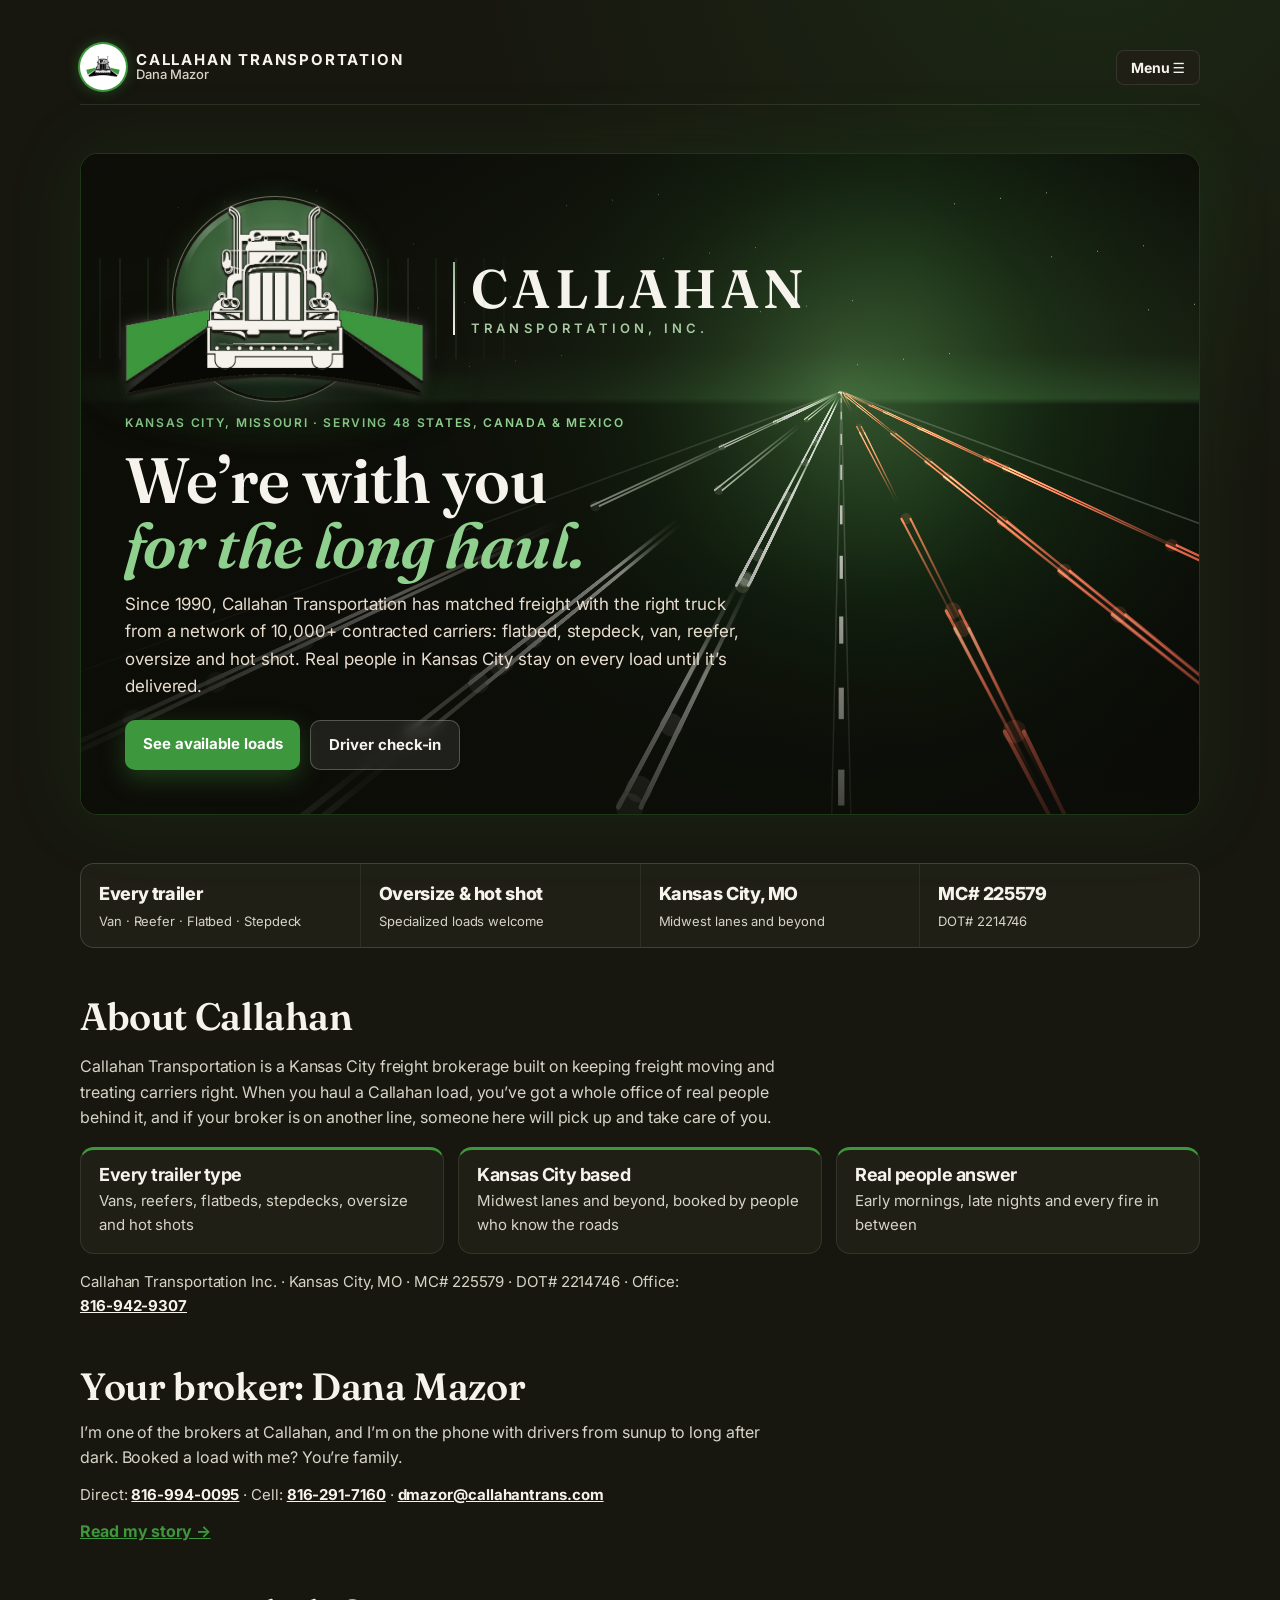
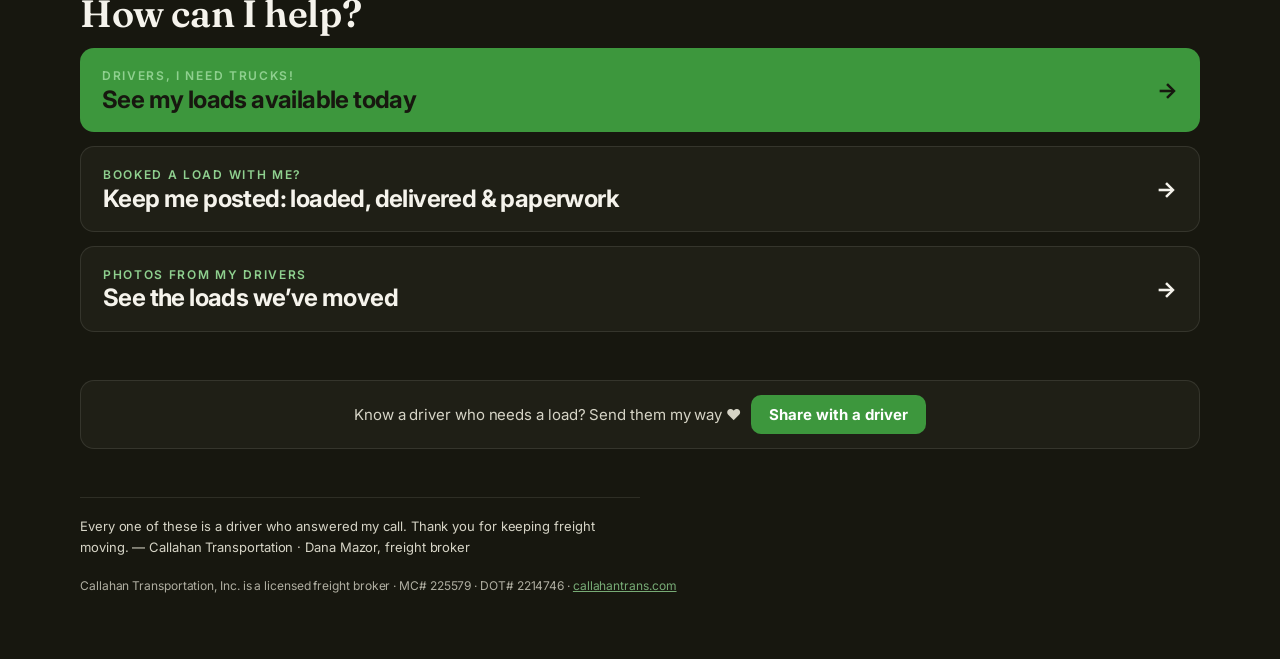
==== commit b343d96d: "Logo truck options (neon cream truck, badge disc) for Dana to pick Co-Authored-By: Claude Opus 5.5 <" ====
--- a/index.html
+++ b/index.html
@@ -156,7 +156,7 @@
 </style>
 <link rel="stylesheet" href="anim.css?v=3">
 <link rel="stylesheet" href="modern.css?v=5">
-<link rel="stylesheet" href="brand.css?v=4">
+<link rel="stylesheet" href="brand.css?v=7">
 <style>html,body{margin:0}</style>
 </head>
 <body>
@@ -179,7 +179,7 @@
   <header class="hero-photo">
     <div class="fx-night" aria-hidden="true"></div>
     <div class="in">
-      <div class="lockup" role="img" aria-label="Callahan Transportation, Inc."><div class="emblem" id="emblem"><span class="em-border"></span><span class="em-tile"><span class="em-grid"></span><img src="callahan-mark-orig.png?v=4" alt=""><span class="hl l"></span><span class="hl r"></span><span class="em-sheen"></span></span><span class="em-beam"></span></div><div class="lk-text"><span class="lk-1">CALLAHAN</span><span class="lk-2">TRANSPORTATION, INC.</span></div></div>
+      <div class="lockup" role="img" aria-label="Callahan Transportation, Inc."><div class="emblem" id="emblem"><span class="em-border"></span><span class="em-tile"><span class="em-grid"></span><img src="callahan-mark-neon.png?v=1" alt=""><span class="hl l"></span><span class="hl r"></span><span class="em-sheen"></span></span><span class="em-beam"></span></div><div class="lk-text"><span class="lk-1">CALLAHAN</span><span class="lk-2">TRANSPORTATION, INC.</span></div></div>
       <div class="company">Kansas City, Missouri · Serving 48 states, Canada &amp; Mexico</div>
       <h1>We’re with you<br><em>for the long haul.</em></h1>
       <p class="lede">Since 1990, Callahan Transportation has matched freight with the right truck from a network of 10,000+ contracted carriers: flatbed, stepdeck, van, reefer, oversize and hot shot. Real people in Kansas City stay on every load until it’s delivered.</p>
--- a/brand.css
+++ b/brand.css
@@ -79,3 +79,42 @@
 @keyframes haloglow { 0%, 100% { opacity: .92; transform: scale(1) } 50% { opacity: 1; transform: scale(1.04) } }
 @media (max-width: 480px) { .emblem { width: 122px !important } .lk-1 { font-size: 25px !important } }
 @media (prefers-reduced-motion: reduce) { .em-tile, .em-tile img { animation: none !important } }
+
+/* v5 edgy: neon cream truck, no halo. Drives in from the dark, flickers on, headlights flare. */
+.em-tile { background: none !important; animation: none !important; inset: 0 !important }
+.em-tile img { width: 100% !important;
+  filter: drop-shadow(0 0 2px rgba(245,243,236,.9)) drop-shadow(0 0 10px rgba(245,243,236,.35)) drop-shadow(0 0 26px rgba(61,151,61,.45)) !important;
+  animation: drivein 1.6s cubic-bezier(.2,.8,.2,1) both, neonon 1.6s steps(1) both, truckbob 2.4s ease-in-out 1.6s infinite !important }
+.hl { animation: flash 4s ease-in-out 1.4s infinite !important; width: 26% !important; margin: -13% 0 0 -13% !important }
+.hl.l { left: 34.5% !important } .hl.r { left: 65.5% !important } .hl { top: 52% !important }
+.em-beam { top: 88% !important; background: radial-gradient(50% 60% at 50% 0%, rgba(245,243,236,.28), rgba(61,151,61,.16) 45%, transparent 75%) !important }
+.emblem::before { content: ""; position: absolute; left: -40%; right: -40%; top: 30%; height: 50%; pointer-events: none; z-index: -1;
+  background: repeating-linear-gradient(90deg, transparent 0 18px, rgba(245,243,236,.10) 18px 20px, transparent 20px 46px, rgba(61,151,61,.18) 46px 48px);
+  -webkit-mask: linear-gradient(90deg, transparent, #000 25%, transparent 42%, transparent 58%, #000 75%, transparent); mask: linear-gradient(90deg, transparent, #000 25%, transparent 42%, transparent 58%, #000 75%, transparent);
+  animation: streak .6s linear infinite; opacity: .8 }
+@keyframes drivein { 0% { transform: translateY(-14%) scale(.35); filter: blur(6px) brightness(.2) } 70% { transform: translateY(3%) scale(1.06) } 100% { transform: translateY(2%) scale(1) } }
+@keyframes neonon { 0% { opacity: 0 } 40% { opacity: 1 } 46% { opacity: .2 } 52% { opacity: 1 } 58% { opacity: .4 } 64%, 100% { opacity: 1 } }
+@keyframes streak { to { background-position: 48px 0 } }
+@media (prefers-reduced-motion: reduce) { .em-tile img, .emblem::before { animation: none !important } }
+
+/* v6 pop: bold green disc behind the truck; stacks and mirrors break out over its edge */
+.em-tile::before { content: ""; position: absolute; left: 50%; top: 54%; width: 74%; aspect-ratio: 1; transform: translate(-50%, -50%); border-radius: 50%; z-index: 0;
+  background: radial-gradient(circle at 50% 38%, #5DB85D 0%, #3D973D 42%, #1E4F1E 100%);
+  box-shadow: 0 0 0 3px #17170F, 0 0 0 5px rgba(245,243,236,.85), 0 0 40px rgba(61,151,61,.6), inset 0 -20px 40px rgba(0,0,0,.35);
+  animation: discin 1.2s cubic-bezier(.2,.8,.2,1) both }
+.em-tile::after { content: ""; position: absolute; left: 50%; top: 54%; width: 74%; aspect-ratio: 1; transform: translate(-50%, -50%); border-radius: 50%; z-index: 0;
+  background: conic-gradient(from 0deg, transparent 0 80%, rgba(245,243,236,.55) 88%, transparent 96%); -webkit-mask: radial-gradient(circle, transparent 66%, #000 67% 70%, transparent 71%); mask: radial-gradient(circle, transparent 66%, #000 67% 70%, transparent 71%);
+  animation: spin 3.5s linear infinite }
+.em-tile img { z-index: 1 }
+.em-tile img { filter: drop-shadow(0 0 1px #17170F) drop-shadow(0 3px 0 #17170F) drop-shadow(0 0 10px rgba(245,243,236,.45)) drop-shadow(0 14px 18px rgba(0,0,0,.6)) !important }
+.hl { z-index: 2 }
+@keyframes discin { from { transform: translate(-50%, -50%) scale(0) } to { transform: translate(-50%, -50%) scale(1) } }
+@media (prefers-reduced-motion: reduce) { .em-tile::before, .em-tile::after { animation: none } }
+/* v7: calmer disc */
+.em-tile::before, .em-tile::after { width: 66% !important; top: 50% !important }
+.em-tile::before { background: radial-gradient(circle at 50% 35%, #5E8A5E 0%, #3F6B3F 45%, #1D331D 100%) !important;
+  box-shadow: 0 0 0 3px #17170F, 0 0 0 4px rgba(214,212,198,.45), 0 0 26px rgba(61,151,61,.28), inset 0 -18px 34px rgba(0,0,0,.4) !important }
+.em-tile::after { opacity: .5 }
+.em-tile img { filter: drop-shadow(0 0 1px #17170F) drop-shadow(0 3px 0 #17170F) drop-shadow(0 0 6px rgba(245,243,236,.22)) drop-shadow(0 14px 18px rgba(0,0,0,.6)) !important }
+.hl { opacity: 0; background: radial-gradient(circle, #fff 0 10%, rgba(255,250,215,.7) 22%, rgba(201,220,195,.25) 45%, transparent 70%) !important }
+.em-beam { opacity: .6 }
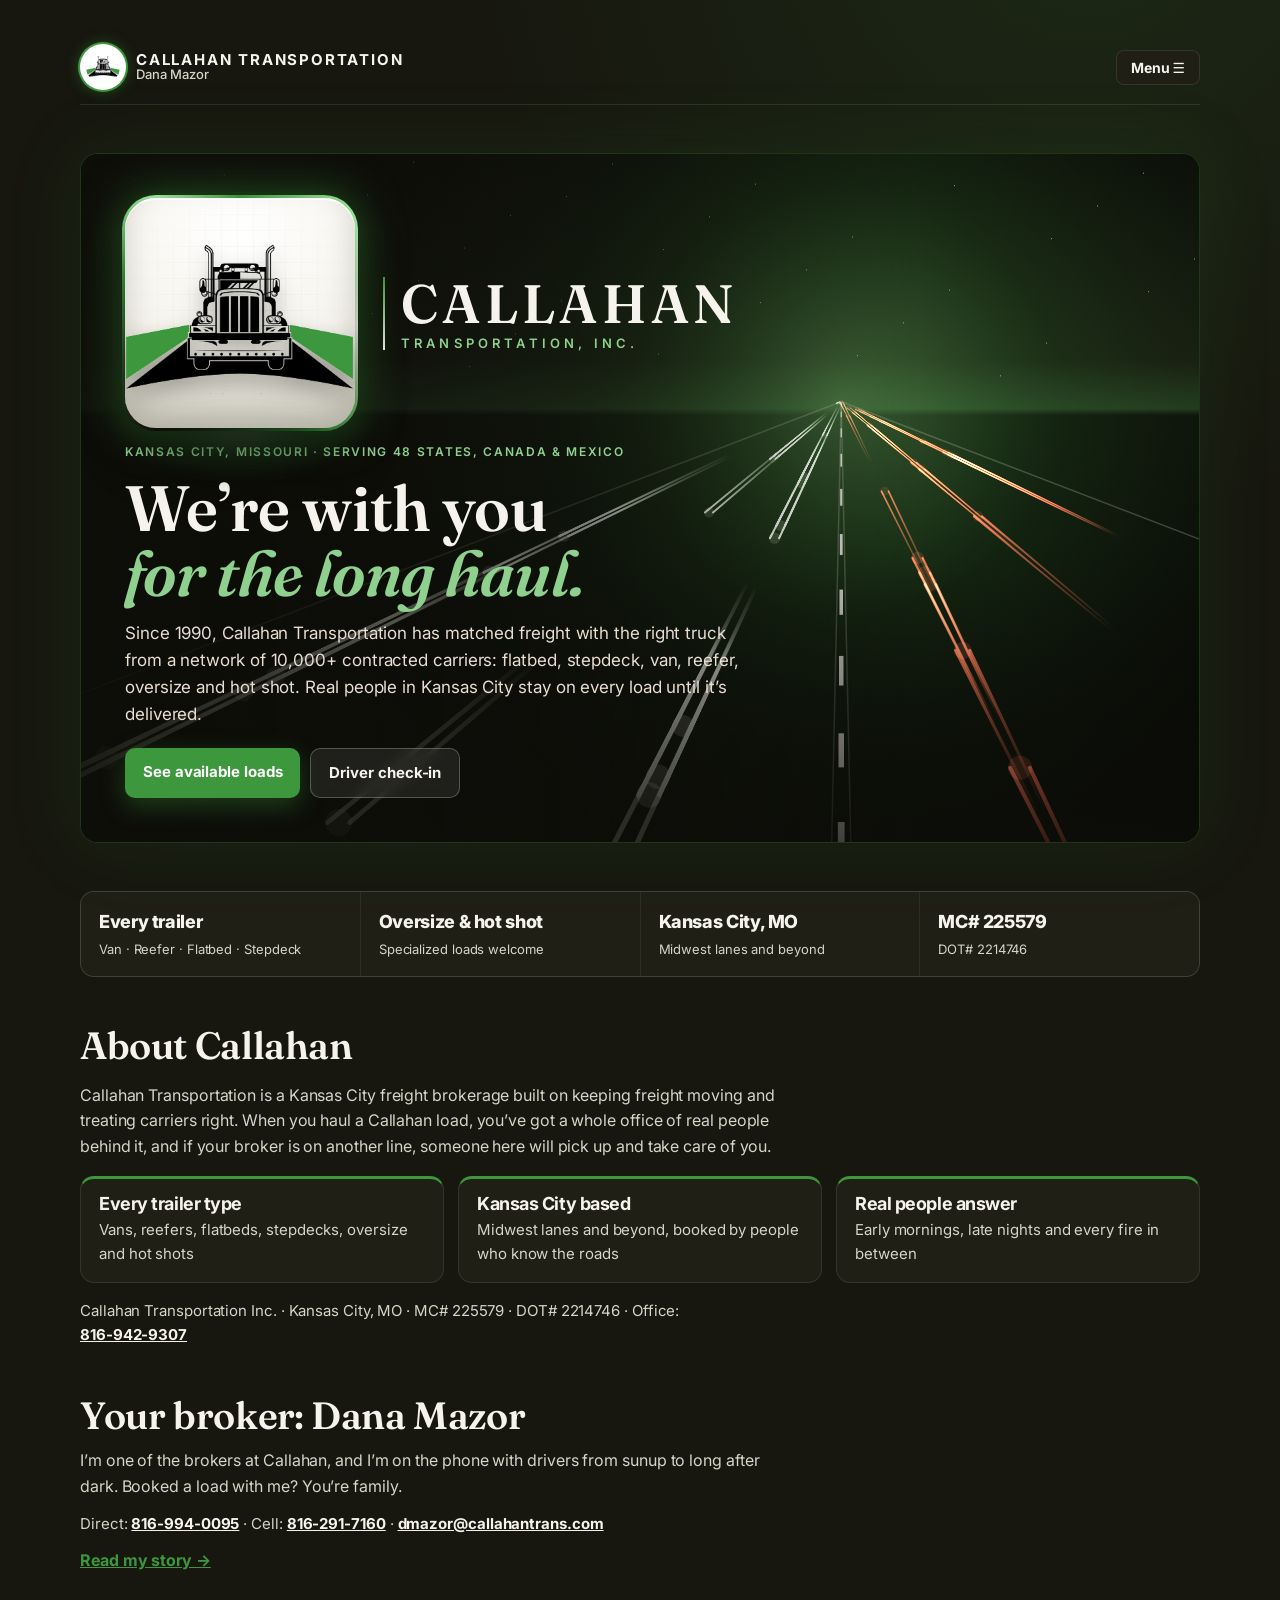
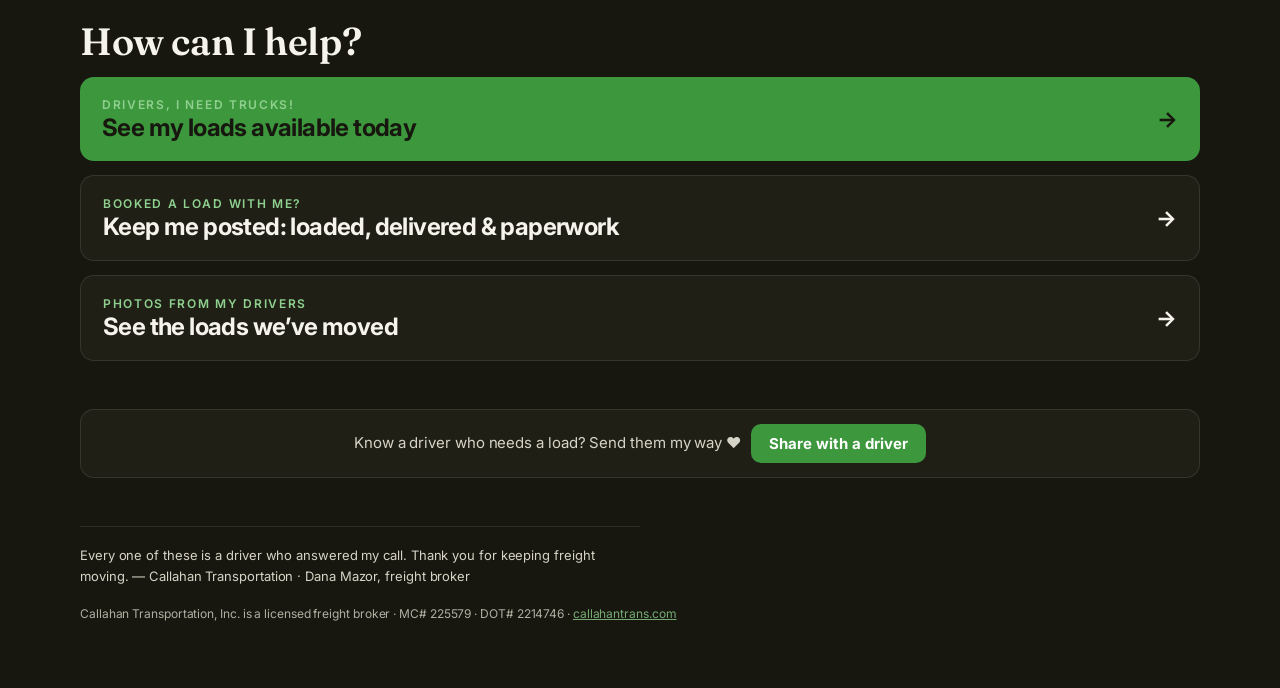
==== commit 25918cf5: "Restore first logo redo: glowing tile with bright green border Co-Authored-By: Claude Opus 5.5 <nore" ====
--- a/index.html
+++ b/index.html
@@ -156,7 +156,7 @@
 </style>
 <link rel="stylesheet" href="anim.css?v=3">
 <link rel="stylesheet" href="modern.css?v=5">
-<link rel="stylesheet" href="brand.css?v=7">
+<link rel="stylesheet" href="brand.css?v=8">
 <style>html,body{margin:0}</style>
 </head>
 <body>
@@ -179,7 +179,7 @@
   <header class="hero-photo">
     <div class="fx-night" aria-hidden="true"></div>
     <div class="in">
-      <div class="lockup" role="img" aria-label="Callahan Transportation, Inc."><div class="emblem" id="emblem"><span class="em-border"></span><span class="em-tile"><span class="em-grid"></span><img src="callahan-mark-neon.png?v=1" alt=""><span class="hl l"></span><span class="hl r"></span><span class="em-sheen"></span></span><span class="em-beam"></span></div><div class="lk-text"><span class="lk-1">CALLAHAN</span><span class="lk-2">TRANSPORTATION, INC.</span></div></div>
+      <div class="lockup" role="img" aria-label="Callahan Transportation, Inc."><div class="emblem" id="emblem"><span class="em-border"></span><span class="em-tile"><span class="em-grid"></span><img src="callahan-mark-orig.png?v=4" alt=""><span class="hl l"></span><span class="hl r"></span><span class="em-sheen"></span></span><span class="em-beam"></span></div><div class="lk-text"><span class="lk-1">CALLAHAN</span><span class="lk-2">TRANSPORTATION, INC.</span></div></div>
       <div class="company">Kansas City, Missouri · Serving 48 states, Canada &amp; Mexico</div>
       <h1>We’re with you<br><em>for the long haul.</em></h1>
       <p class="lede">Since 1990, Callahan Transportation has matched freight with the right truck from a network of 10,000+ contracted carriers: flatbed, stepdeck, van, reefer, oversize and hot shot. Real people in Kansas City stay on every load until it’s delivered.</p>
--- a/brand.css
+++ b/brand.css
@@ -16,8 +16,8 @@
 .btn-delivered { background: #F5F3EC !important; color: #17170F !important }
 .cal-item { border-top-color: #3D973D !important }
 .approve { border-left-color: #3D973D !important }
-.lk-text { border-image: linear-gradient(180deg, #8FB88F, #F5F3EC) 1 !important }
-.lk-2 { color: #A9C8A3 !important; filter: none !important }
+.lk-text { border-image: linear-gradient(180deg, #3D973D, #F5F3EC) 1 !important }
+.lk-2 { color: #8FD08F !important; filter: none !important }
 .badge .ring { background: conic-gradient(from 0deg, #3D973D, #F5F3EC, #3D973D 55%, #17170F 70%, #3D973D) !important; filter: drop-shadow(0 0 14px rgba(61,151,61,.5)) !important }
 .badge .ring::after { background: #17170F !important }
 .fx-night { background: #0c0c08 !important }
@@ -31,90 +31,37 @@
 .badge { display: none }
 .emblem { --rx: 0deg; --ry: 0deg; position: relative; width: clamp(150px, 26vw, 230px); aspect-ratio: 1; flex: none;
   transform: perspective(700px) rotateX(var(--rx)) rotateY(var(--ry)); transition: transform .25s ease-out; transform-style: preserve-3d }
-.em-border { position: absolute; inset: -3px; border-radius: 34px; overflow: hidden; filter: drop-shadow(0 0 18px rgba(143,184,143,.32)) }
+.em-border { position: absolute; inset: -3px; border-radius: 34px; overflow: hidden; filter: drop-shadow(0 0 22px rgba(61,151,61,.55)) }
 .em-border::before { content: ""; position: absolute; inset: -50%;
-  background: conic-gradient(from 0deg, #8FB88F, #C9DCC3, #F5F3EC, #8FB88F 40%, #4E6B4E 60%, #8FB88F 80%, #C9DCC3, #8FB88F);
-  animation: spin 8s linear infinite }
+  background: conic-gradient(from 0deg, #3D973D, #9BE39B, #F5F3EC, #3D973D 40%, #17170F 60%, #3D973D 80%, #9BE39B, #3D973D);
+  animation: spin 5s linear infinite }
 .em-tile { position: absolute; inset: 0; border-radius: 31px; overflow: hidden; display: grid; place-items: center;
   background: radial-gradient(120% 90% at 50% 15%, #FFFFFF 0%, #F5F3EC 55%, #D6D4C6 100%);
   box-shadow: inset 0 2px 0 rgba(255,255,255,.9), inset 0 -18px 30px rgba(23,23,15,.18), 0 30px 60px -20px rgba(0,0,0,.8);
   animation: emglow 3.2s ease-in-out infinite }
 .em-grid { position: absolute; inset: 0; opacity: .35;
-  background-image: linear-gradient(rgba(143,184,143,.16) 1px, transparent 1px), linear-gradient(90deg, rgba(143,184,143,.16) 1px, transparent 1px);
+  background-image: linear-gradient(rgba(61,151,61,.18) 1px, transparent 1px), linear-gradient(90deg, rgba(61,151,61,.18) 1px, transparent 1px);
   background-size: 16px 16px; -webkit-mask: radial-gradient(circle at 50% 40%, #000, transparent 70%); mask: radial-gradient(circle at 50% 40%, #000, transparent 70%) }
-.em-tile img { position: relative; width: 92%; height: auto; transform: translateZ(30px) translateY(4%); filter: drop-shadow(0 10px 10px rgba(23,23,15,.35));
+.em-tile img { position: relative; width: 100%; height: auto; transform: translateZ(30px) translateY(4%); filter: drop-shadow(0 10px 10px rgba(23,23,15,.35));
   animation: truckbob 2.4s ease-in-out infinite }
 /* headlight positions match the truck art (~35% / 65% across, ~52% down the art) */
 .hl { position: absolute; top: 51%; width: 22%; aspect-ratio: 1; margin: -11% 0 0 -11%; border-radius: 50%; mix-blend-mode: screen;
-  background: radial-gradient(circle, #fff 0 12%, rgba(255,250,215,.95) 22%, rgba(201,220,195,.4) 45%, transparent 70%);
+  background: radial-gradient(circle, #fff 0 12%, rgba(255,250,215,.95) 22%, rgba(155,227,155,.45) 45%, transparent 70%);
   opacity: 0; animation: flash 4s ease-in-out infinite }
 .hl.l { left: 36% } .hl.r { left: 64%; animation-delay: .06s }
 .em-sheen { position: absolute; top: -40%; bottom: -40%; width: 30%; left: -60%; transform: skewX(-18deg);
   background: linear-gradient(90deg, transparent, rgba(255,255,255,.75), transparent); animation: sheen 4s ease-in-out infinite }
 .em-beam { position: absolute; left: 50%; top: 92%; width: 160%; height: 70%; transform: translateX(-50%); pointer-events: none; z-index: -1;
-  background: radial-gradient(50% 60% at 50% 0%, rgba(245,243,236,.30), rgba(143,184,143,.12) 45%, transparent 75%);
+  background: radial-gradient(50% 60% at 50% 0%, rgba(245,243,236,.30), rgba(61,151,61,.14) 45%, transparent 75%);
   filter: blur(6px); animation: beam 4s ease-in-out infinite }
 @keyframes flash { 0%, 62%, 100% { opacity: 0; transform: scale(.6) } 68% { opacity: 1; transform: scale(1.25) } 72% { opacity: .25 } 76% { opacity: 1; transform: scale(1.1) } 86% { opacity: 0 } }
 @keyframes beam { 0%, 62%, 100% { opacity: .45 } 68%, 78% { opacity: 1 } }
 @keyframes emglow { 0%, 100% { box-shadow: inset 0 2px 0 rgba(255,255,255,.9), inset 0 -18px 30px rgba(23,23,15,.18), 0 30px 60px -20px rgba(0,0,0,.8), 0 0 0 rgba(61,151,61,0) }
-  50% { box-shadow: inset 0 2px 0 rgba(255,255,255,.9), inset 0 -18px 30px rgba(23,23,15,.18), 0 30px 60px -20px rgba(0,0,0,.8), 0 0 40px rgba(143,184,143,.32) } }
+  50% { box-shadow: inset 0 2px 0 rgba(255,255,255,.9), inset 0 -18px 30px rgba(23,23,15,.18), 0 30px 60px -20px rgba(0,0,0,.8), 0 0 46px rgba(61,151,61,.55) } }
 .lockup { gap: clamp(16px, 3vw, 28px) !important; align-items: center }
 .lk-1 { font-size: clamp(30px, 5.4vw, 54px) !important; letter-spacing: .08em !important;
-  background: linear-gradient(100deg, #F5F3EC 0%, #F5F3EC 40%, #C9DCC3 50%, #F5F3EC 60%, #F5F3EC 100%); background-size: 250% 100%;
+  background: linear-gradient(100deg, #F5F3EC 0%, #F5F3EC 40%, #9BE39B 50%, #F5F3EC 60%, #F5F3EC 100%); background-size: 250% 100%;
   -webkit-background-clip: text; background-clip: text; color: transparent !important; animation: wordshine 6s ease-in-out infinite }
 @keyframes wordshine { 0%, 55% { background-position: 100% 0 } 100% { background-position: -50% 0 } }
 @media (max-width: 480px) { .emblem { width: 108px } .lk-1 { font-size: 27px !important; letter-spacing: .04em !important } .lk-2 { font-size: 9px !important; letter-spacing: .14em !important } .em-border { border-radius: 28px } .em-tile { border-radius: 25px } }
 @media (prefers-reduced-motion: reduce) { .emblem { transform: none } .em-border::before, .em-tile, .em-tile img, .hl, .em-sheen, .em-beam, .lk-1 { animation: none } }
-
-/* v4: free-standing truck, no tile. Soft cream glow behind it so the black truck reads on the night sky. */
-.emblem { width: clamp(190px, 32vw, 300px) !important; aspect-ratio: 700 / 470 !important }
-.em-border { display: none !important }
-.em-tile { background: radial-gradient(closest-side, rgba(245,243,236,.95) 0%, rgba(245,243,236,.82) 45%, rgba(214,212,198,.35) 75%, rgba(214,212,198,0) 100%) !important;
-  border-radius: 50% !important; box-shadow: none !important; overflow: visible !important; inset: -12% -8% !important; animation: haloglow 4s ease-in-out infinite !important }
-.em-grid, .em-sheen { display: none !important }
-.em-tile img { width: 84% !important; transform: translateY(2%) !important; filter: drop-shadow(0 14px 12px rgba(0,0,0,.45)) !important; animation: truckbob 2.4s ease-in-out infinite !important }
-.hl { top: 50% !important }
-.hl.l { left: 35.5% !important } .hl.r { left: 64.5% !important }
-.em-beam { top: 84% !important; width: 190% !important; height: 90% !important }
-@keyframes haloglow { 0%, 100% { opacity: .92; transform: scale(1) } 50% { opacity: 1; transform: scale(1.04) } }
-@media (max-width: 480px) { .emblem { width: 122px !important } .lk-1 { font-size: 25px !important } }
-@media (prefers-reduced-motion: reduce) { .em-tile, .em-tile img { animation: none !important } }
-
-/* v5 edgy: neon cream truck, no halo. Drives in from the dark, flickers on, headlights flare. */
-.em-tile { background: none !important; animation: none !important; inset: 0 !important }
-.em-tile img { width: 100% !important;
-  filter: drop-shadow(0 0 2px rgba(245,243,236,.9)) drop-shadow(0 0 10px rgba(245,243,236,.35)) drop-shadow(0 0 26px rgba(61,151,61,.45)) !important;
-  animation: drivein 1.6s cubic-bezier(.2,.8,.2,1) both, neonon 1.6s steps(1) both, truckbob 2.4s ease-in-out 1.6s infinite !important }
-.hl { animation: flash 4s ease-in-out 1.4s infinite !important; width: 26% !important; margin: -13% 0 0 -13% !important }
-.hl.l { left: 34.5% !important } .hl.r { left: 65.5% !important } .hl { top: 52% !important }
-.em-beam { top: 88% !important; background: radial-gradient(50% 60% at 50% 0%, rgba(245,243,236,.28), rgba(61,151,61,.16) 45%, transparent 75%) !important }
-.emblem::before { content: ""; position: absolute; left: -40%; right: -40%; top: 30%; height: 50%; pointer-events: none; z-index: -1;
-  background: repeating-linear-gradient(90deg, transparent 0 18px, rgba(245,243,236,.10) 18px 20px, transparent 20px 46px, rgba(61,151,61,.18) 46px 48px);
-  -webkit-mask: linear-gradient(90deg, transparent, #000 25%, transparent 42%, transparent 58%, #000 75%, transparent); mask: linear-gradient(90deg, transparent, #000 25%, transparent 42%, transparent 58%, #000 75%, transparent);
-  animation: streak .6s linear infinite; opacity: .8 }
-@keyframes drivein { 0% { transform: translateY(-14%) scale(.35); filter: blur(6px) brightness(.2) } 70% { transform: translateY(3%) scale(1.06) } 100% { transform: translateY(2%) scale(1) } }
-@keyframes neonon { 0% { opacity: 0 } 40% { opacity: 1 } 46% { opacity: .2 } 52% { opacity: 1 } 58% { opacity: .4 } 64%, 100% { opacity: 1 } }
-@keyframes streak { to { background-position: 48px 0 } }
-@media (prefers-reduced-motion: reduce) { .em-tile img, .emblem::before { animation: none !important } }
-
-/* v6 pop: bold green disc behind the truck; stacks and mirrors break out over its edge */
-.em-tile::before { content: ""; position: absolute; left: 50%; top: 54%; width: 74%; aspect-ratio: 1; transform: translate(-50%, -50%); border-radius: 50%; z-index: 0;
-  background: radial-gradient(circle at 50% 38%, #5DB85D 0%, #3D973D 42%, #1E4F1E 100%);
-  box-shadow: 0 0 0 3px #17170F, 0 0 0 5px rgba(245,243,236,.85), 0 0 40px rgba(61,151,61,.6), inset 0 -20px 40px rgba(0,0,0,.35);
-  animation: discin 1.2s cubic-bezier(.2,.8,.2,1) both }
-.em-tile::after { content: ""; position: absolute; left: 50%; top: 54%; width: 74%; aspect-ratio: 1; transform: translate(-50%, -50%); border-radius: 50%; z-index: 0;
-  background: conic-gradient(from 0deg, transparent 0 80%, rgba(245,243,236,.55) 88%, transparent 96%); -webkit-mask: radial-gradient(circle, transparent 66%, #000 67% 70%, transparent 71%); mask: radial-gradient(circle, transparent 66%, #000 67% 70%, transparent 71%);
-  animation: spin 3.5s linear infinite }
-.em-tile img { z-index: 1 }
-.em-tile img { filter: drop-shadow(0 0 1px #17170F) drop-shadow(0 3px 0 #17170F) drop-shadow(0 0 10px rgba(245,243,236,.45)) drop-shadow(0 14px 18px rgba(0,0,0,.6)) !important }
-.hl { z-index: 2 }
-@keyframes discin { from { transform: translate(-50%, -50%) scale(0) } to { transform: translate(-50%, -50%) scale(1) } }
-@media (prefers-reduced-motion: reduce) { .em-tile::before, .em-tile::after { animation: none } }
-/* v7: calmer disc */
-.em-tile::before, .em-tile::after { width: 66% !important; top: 50% !important }
-.em-tile::before { background: radial-gradient(circle at 50% 35%, #5E8A5E 0%, #3F6B3F 45%, #1D331D 100%) !important;
-  box-shadow: 0 0 0 3px #17170F, 0 0 0 4px rgba(214,212,198,.45), 0 0 26px rgba(61,151,61,.28), inset 0 -18px 34px rgba(0,0,0,.4) !important }
-.em-tile::after { opacity: .5 }
-.em-tile img { filter: drop-shadow(0 0 1px #17170F) drop-shadow(0 3px 0 #17170F) drop-shadow(0 0 6px rgba(245,243,236,.22)) drop-shadow(0 14px 18px rgba(0,0,0,.6)) !important }
-.hl { opacity: 0; background: radial-gradient(circle, #fff 0 10%, rgba(255,250,215,.7) 22%, rgba(201,220,195,.25) 45%, transparent 70%) !important }
-.em-beam { opacity: .6 }
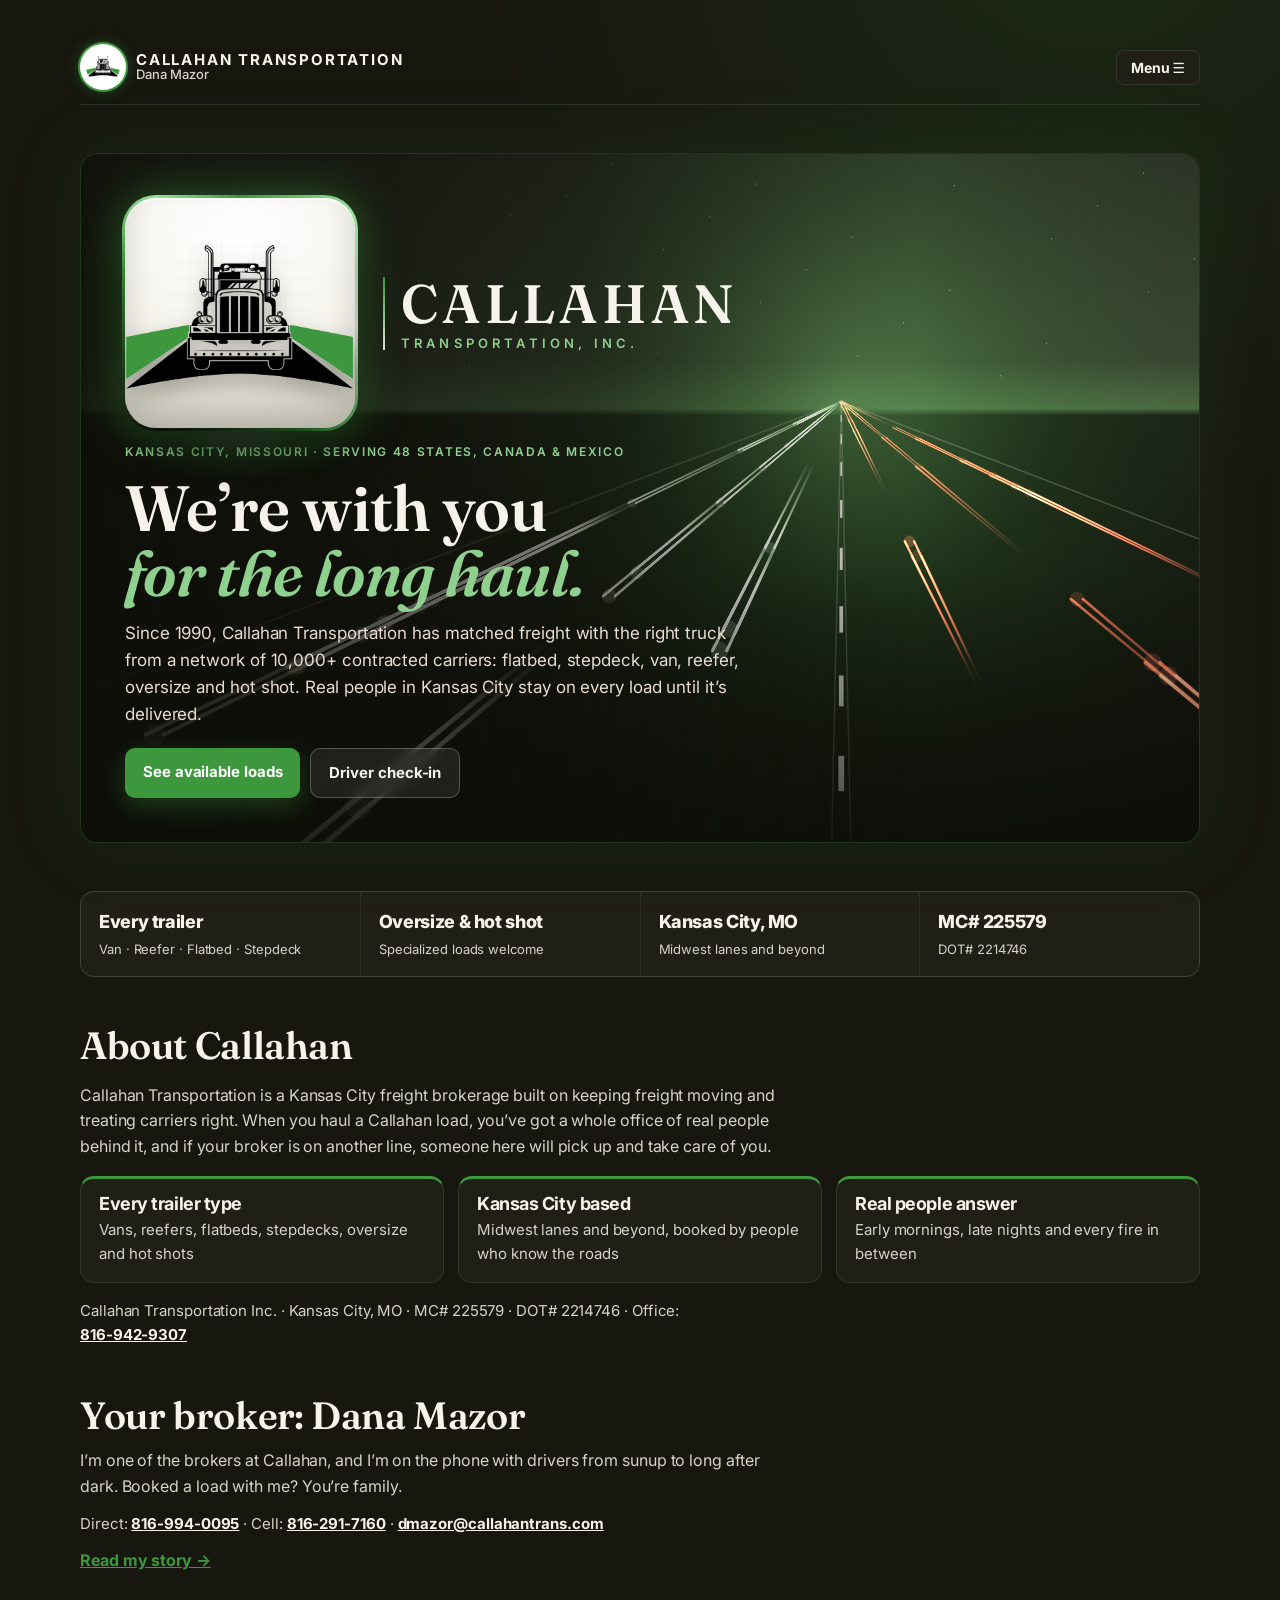
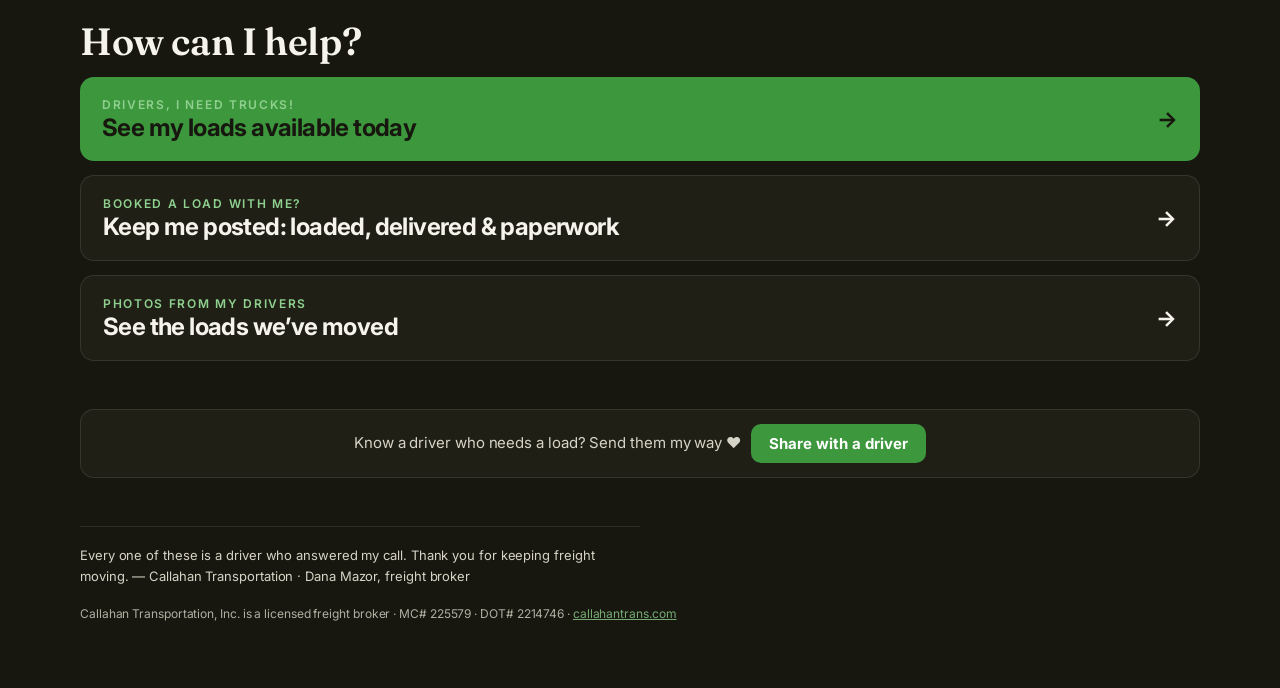
==== commit 712e6bbc: "Lighten night-sky hero background Co-Authored-By: Claude Opus 5.5 <noreply@anthropic.com> Claude-Ses" ====
--- a/index.html
+++ b/index.html
@@ -269,7 +269,7 @@
 </script>
 
 <script src="anim.js?v=3"></script>
-<script src="night.js?v=4"></script>
+<script src="night.js?v=5"></script>
 <script>
 (function(){var e=document.getElementById("emblem");if(!e||matchMedia("(prefers-reduced-motion: reduce)").matches)return;
 function tilt(x,y){e.style.setProperty("--rx",(-y*10).toFixed(2)+"deg");e.style.setProperty("--ry",(x*14).toFixed(2)+"deg")}
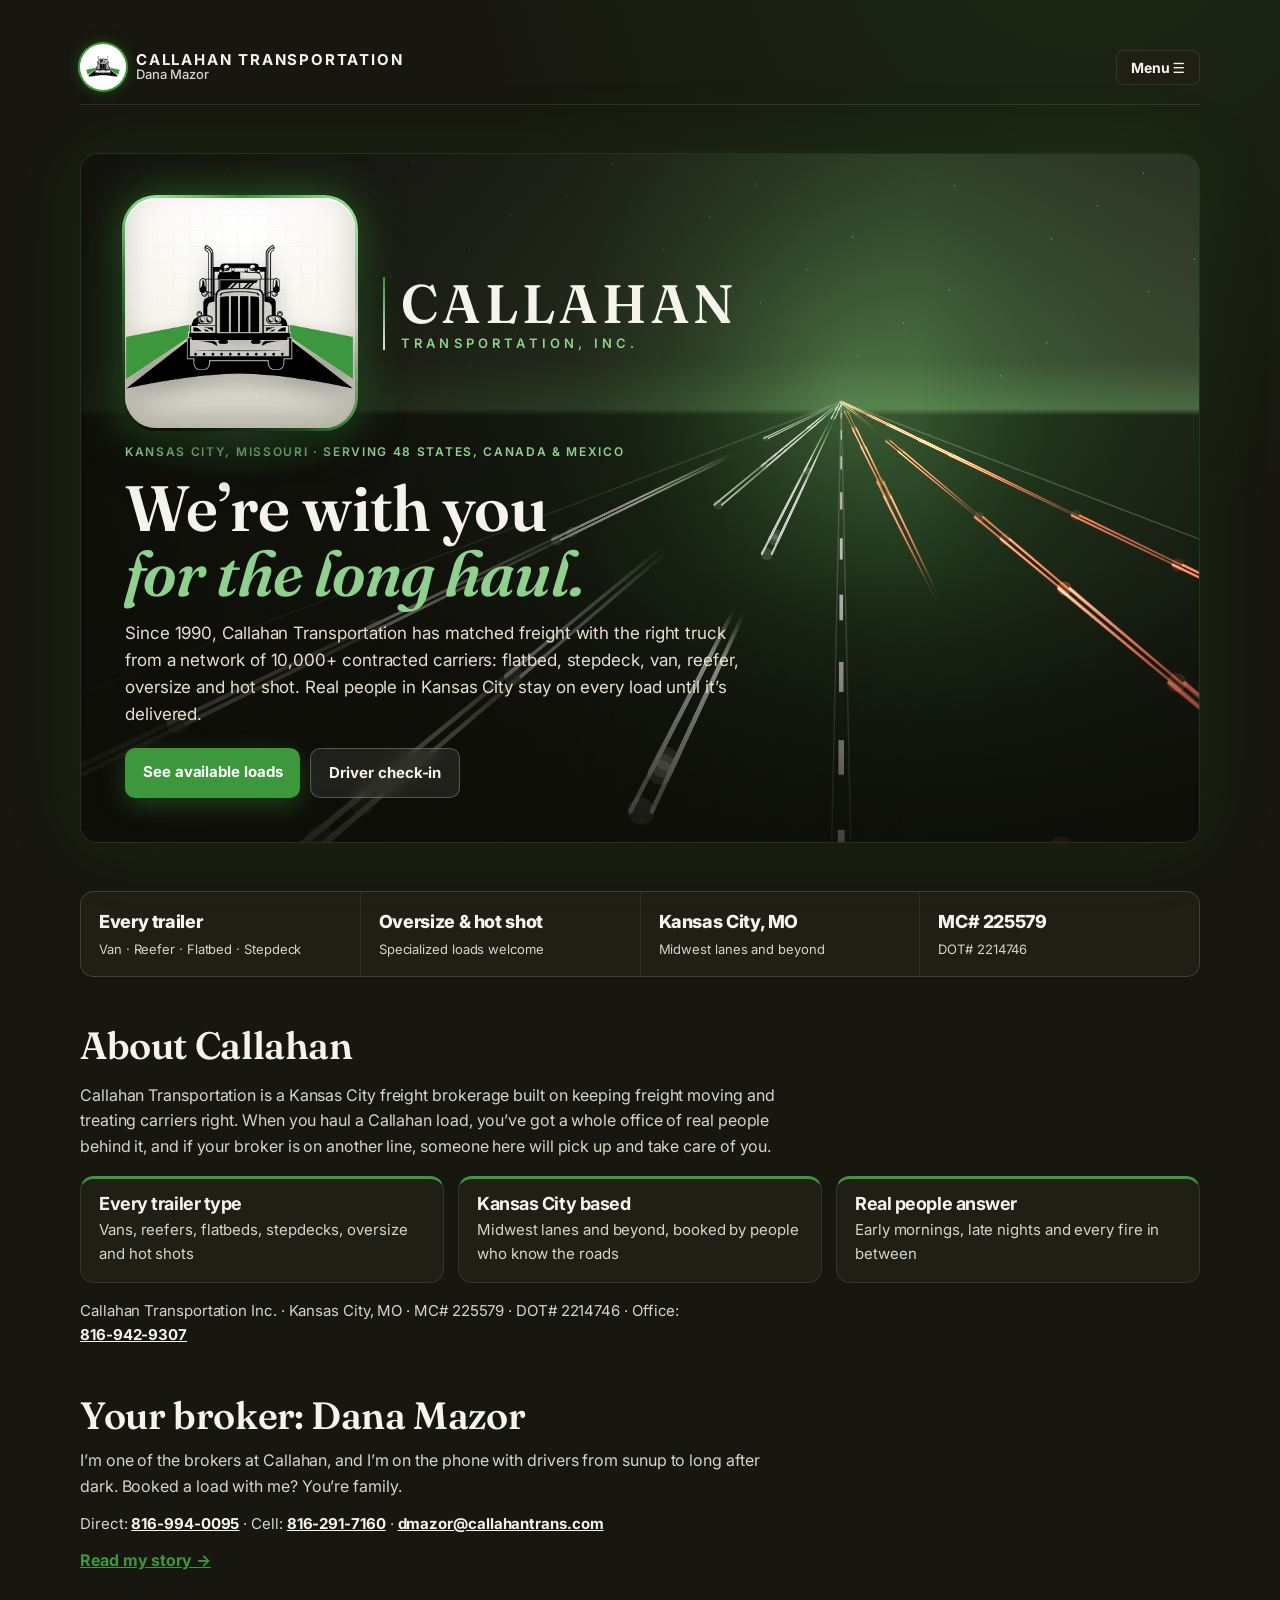
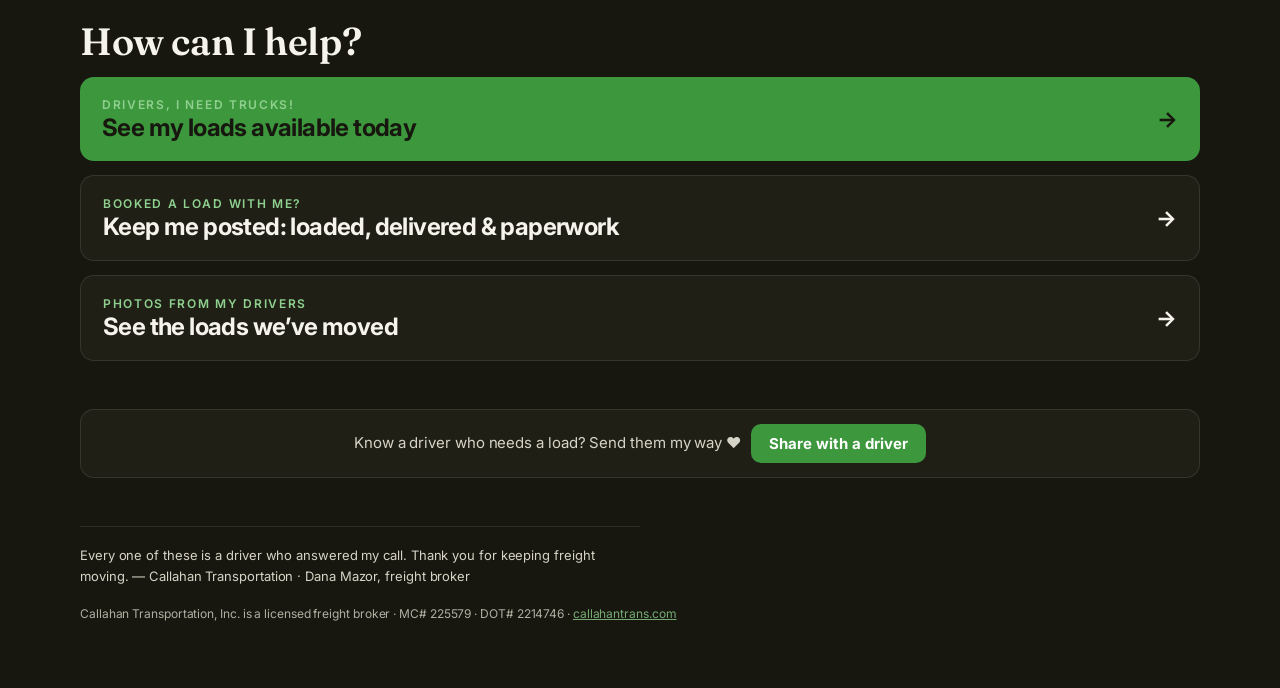
==== commit cdee2c2e: "Remove separate callahantrans.com link from menus Co-Authored-By: Claude Opus 5.5 <noreply@anthropic" ====
--- a/index.html
+++ b/index.html
@@ -172,7 +172,6 @@
       <a class="nl" href="loads-we-moved.html">Loads we moved</a>
       <a class="nl" href="check-in.html">Driver check-in</a>
       <a class="nl" href="my-story.html">Meet Dana</a>
-      <a class="nl" href="https://www.callahantrans.com" target="_blank" rel="noopener">callahantrans.com ↗</a>
       </div>
     </details>
   </nav>
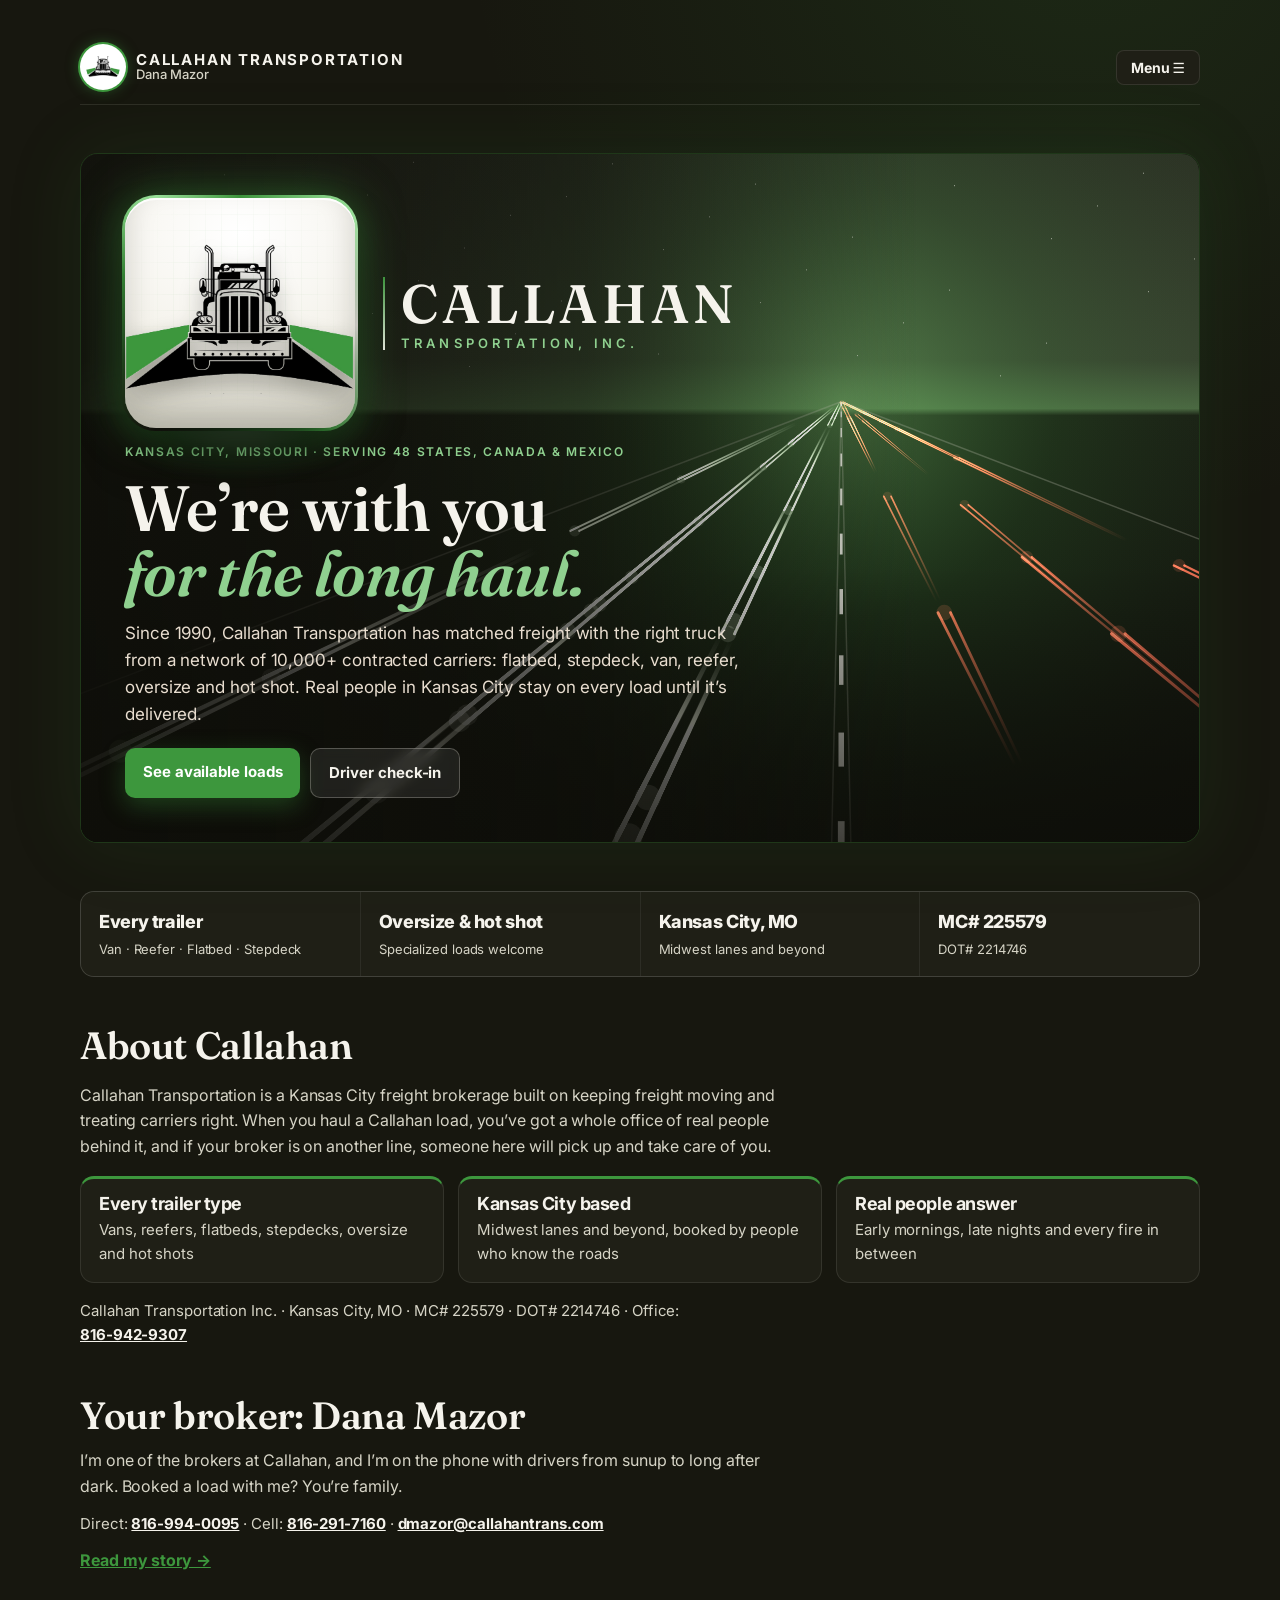
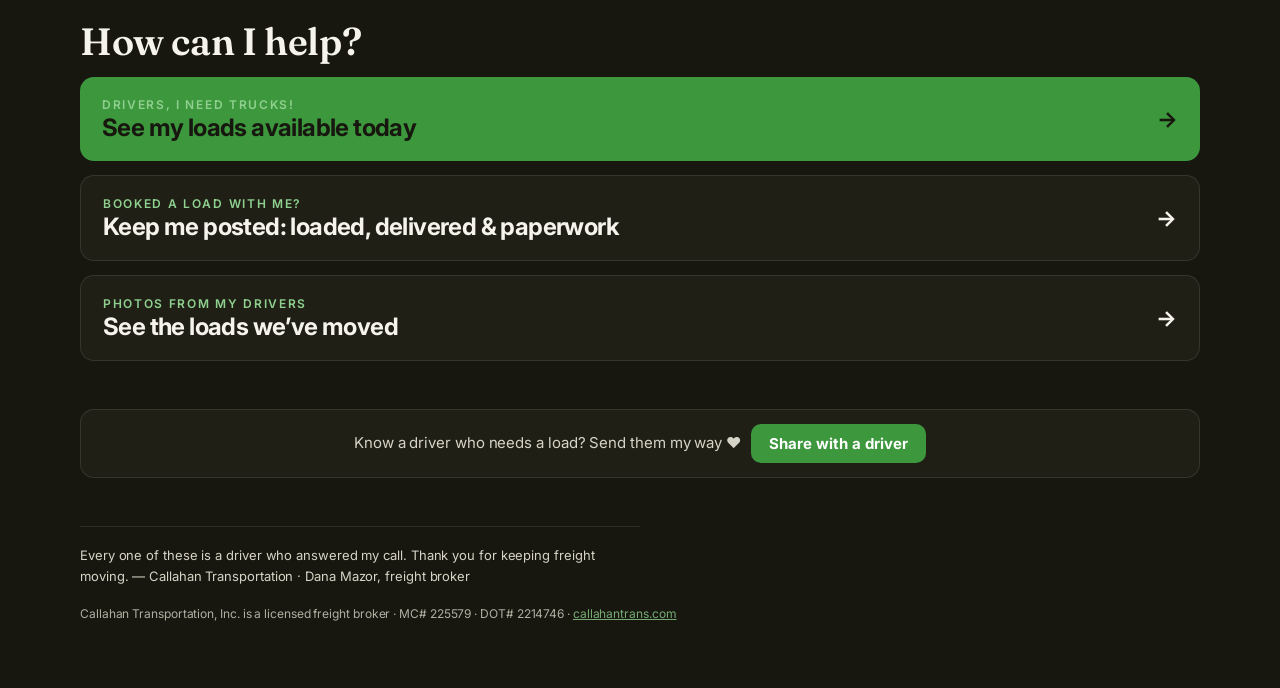
==== commit 001a7843: "Semi truck drives down the hero highway every so often Co-Authored-By: Claude Opus 5.5 <noreply@anth" ====
--- a/index.html
+++ b/index.html
@@ -268,7 +268,7 @@
 </script>
 
 <script src="anim.js?v=3"></script>
-<script src="night.js?v=5"></script>
+<script src="night.js?v=6"></script>
 <script>
 (function(){var e=document.getElementById("emblem");if(!e||matchMedia("(prefers-reduced-motion: reduce)").matches)return;
 function tilt(x,y){e.style.setProperty("--rx",(-y*10).toFixed(2)+"deg");e.style.setProperty("--ry",(x*14).toFixed(2)+"deg")}
